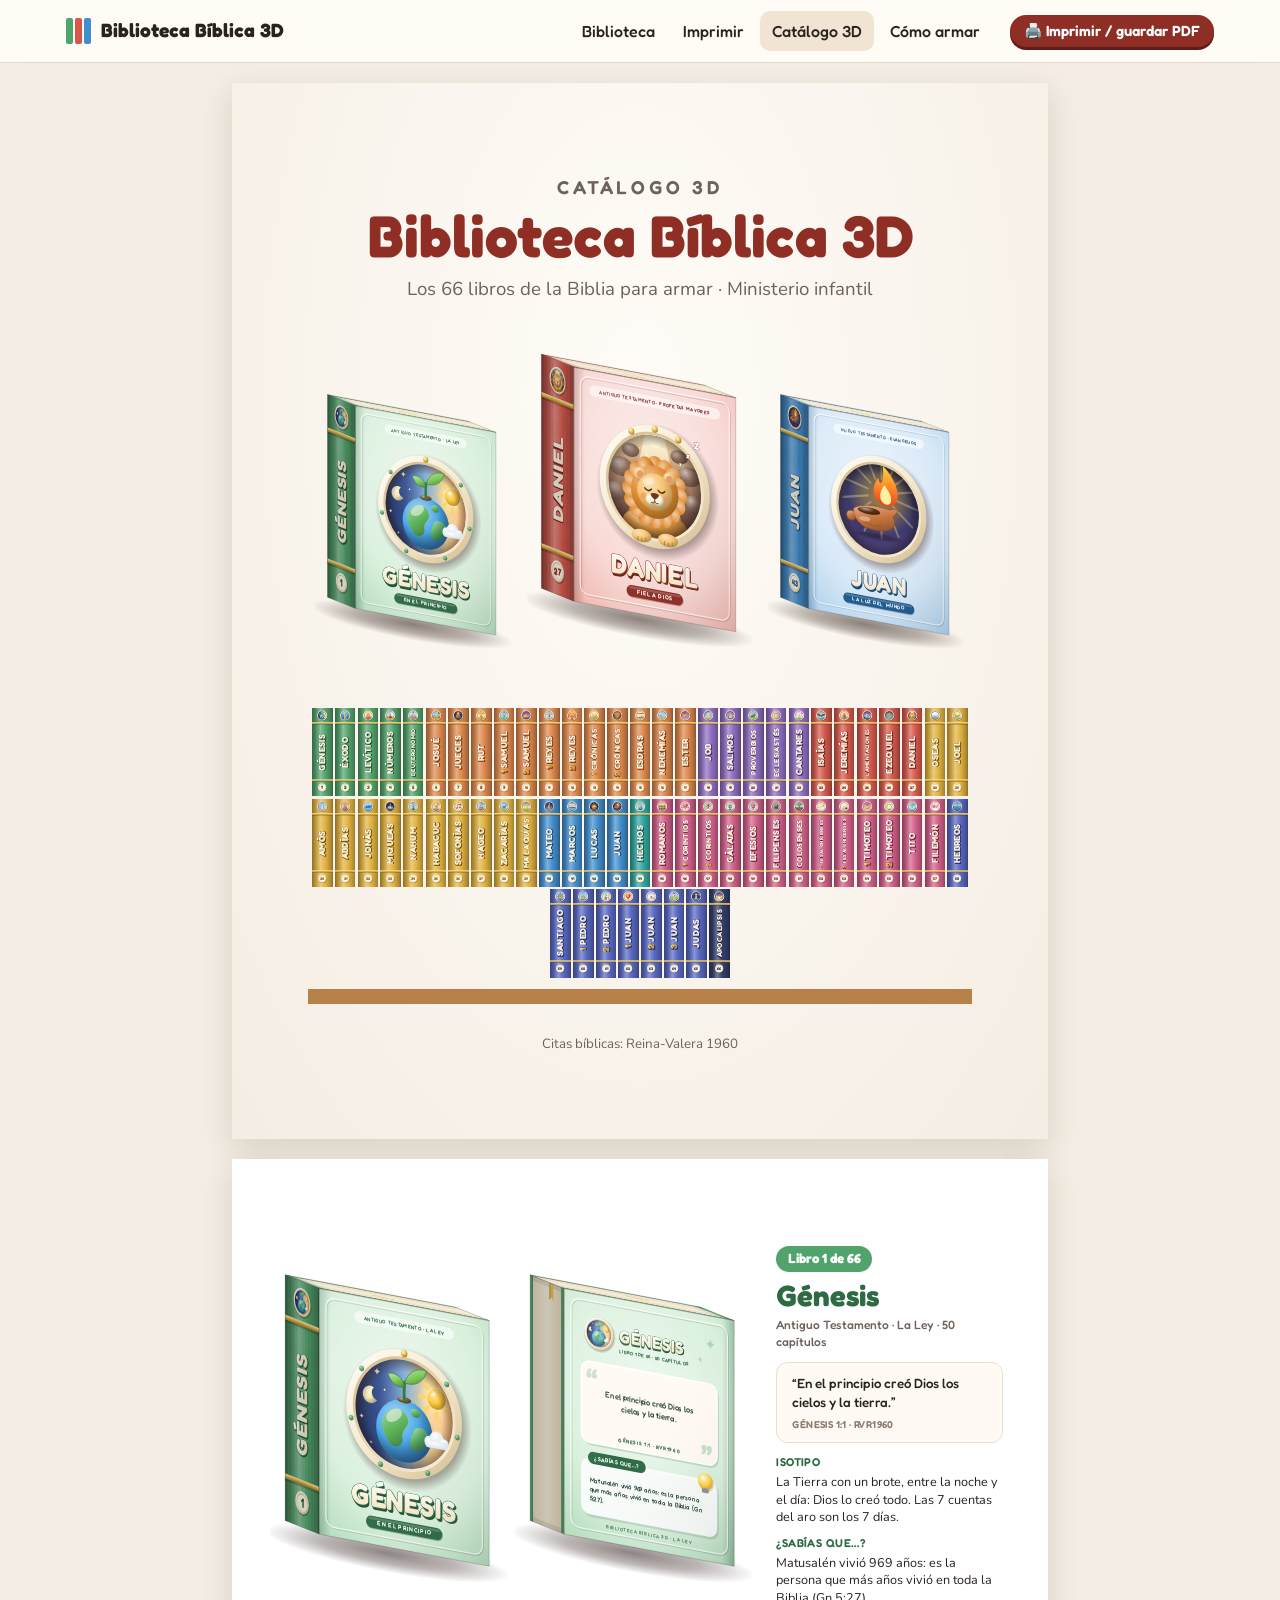
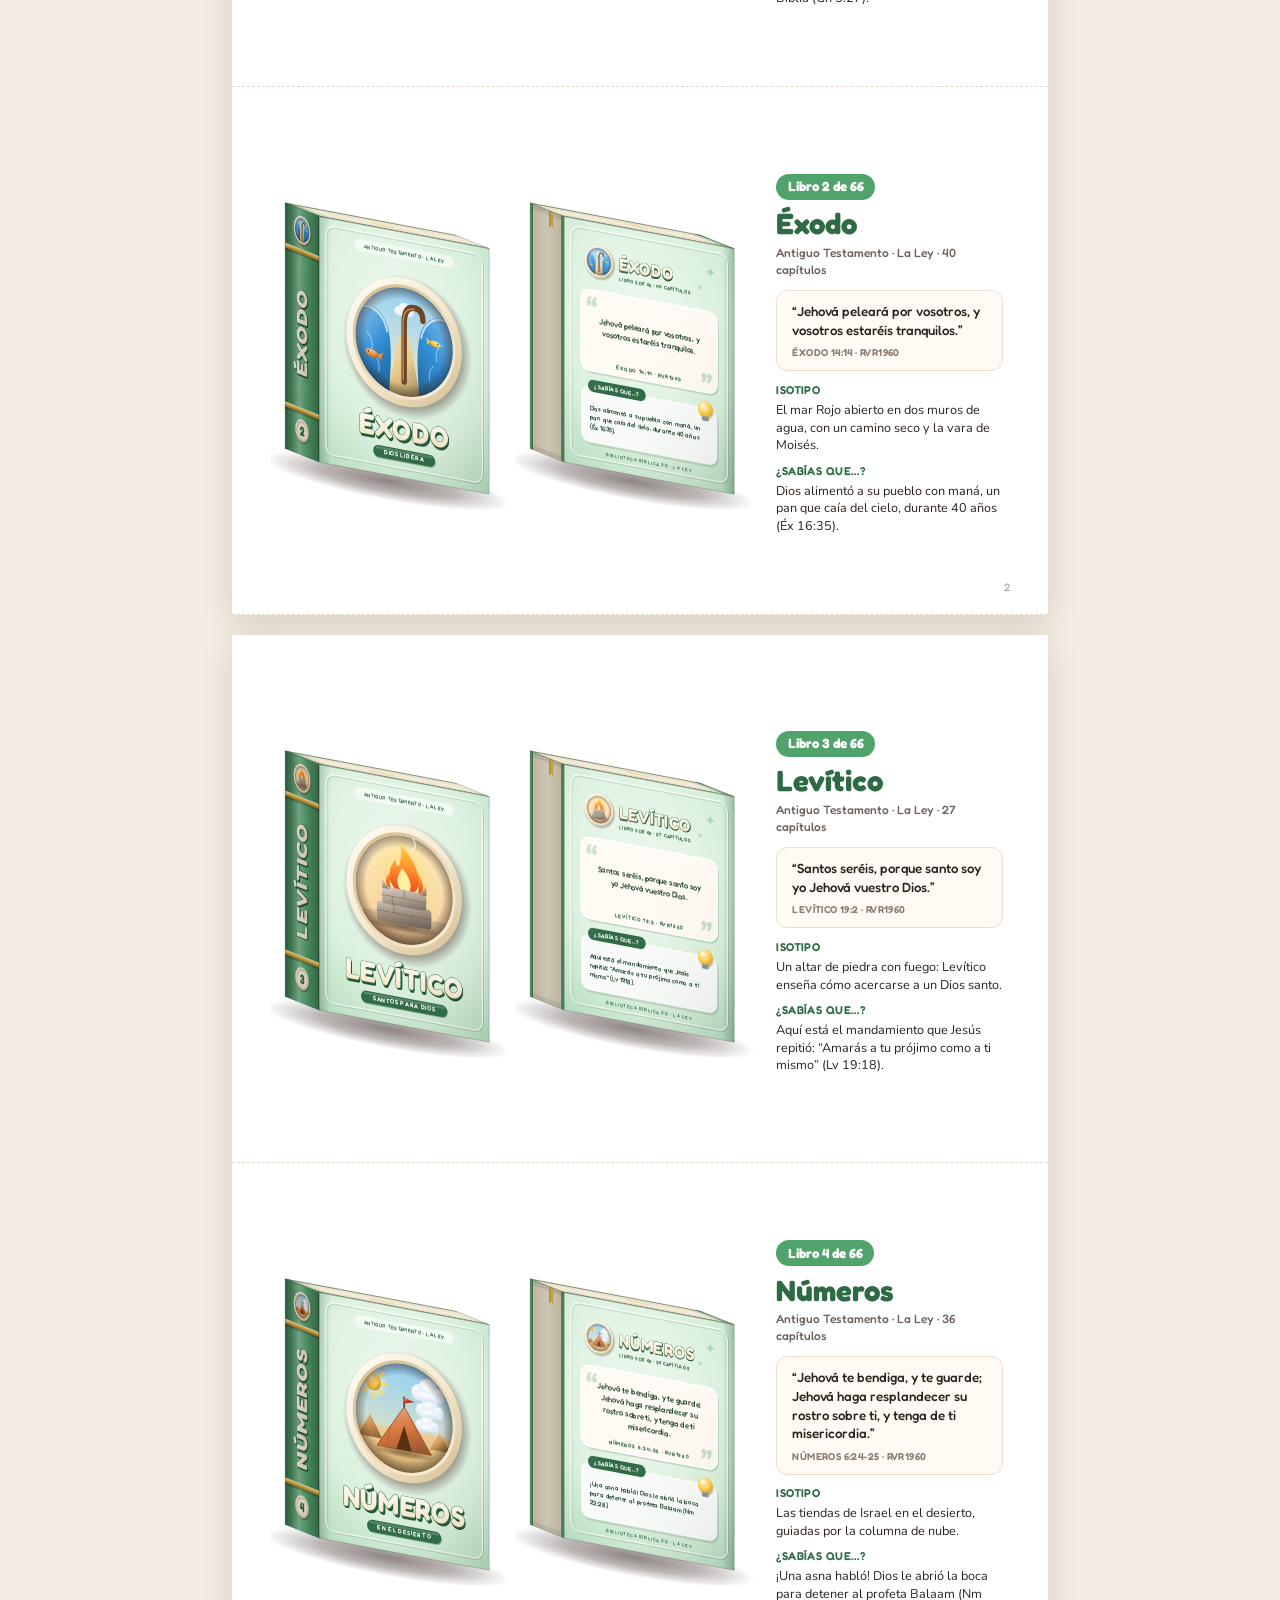
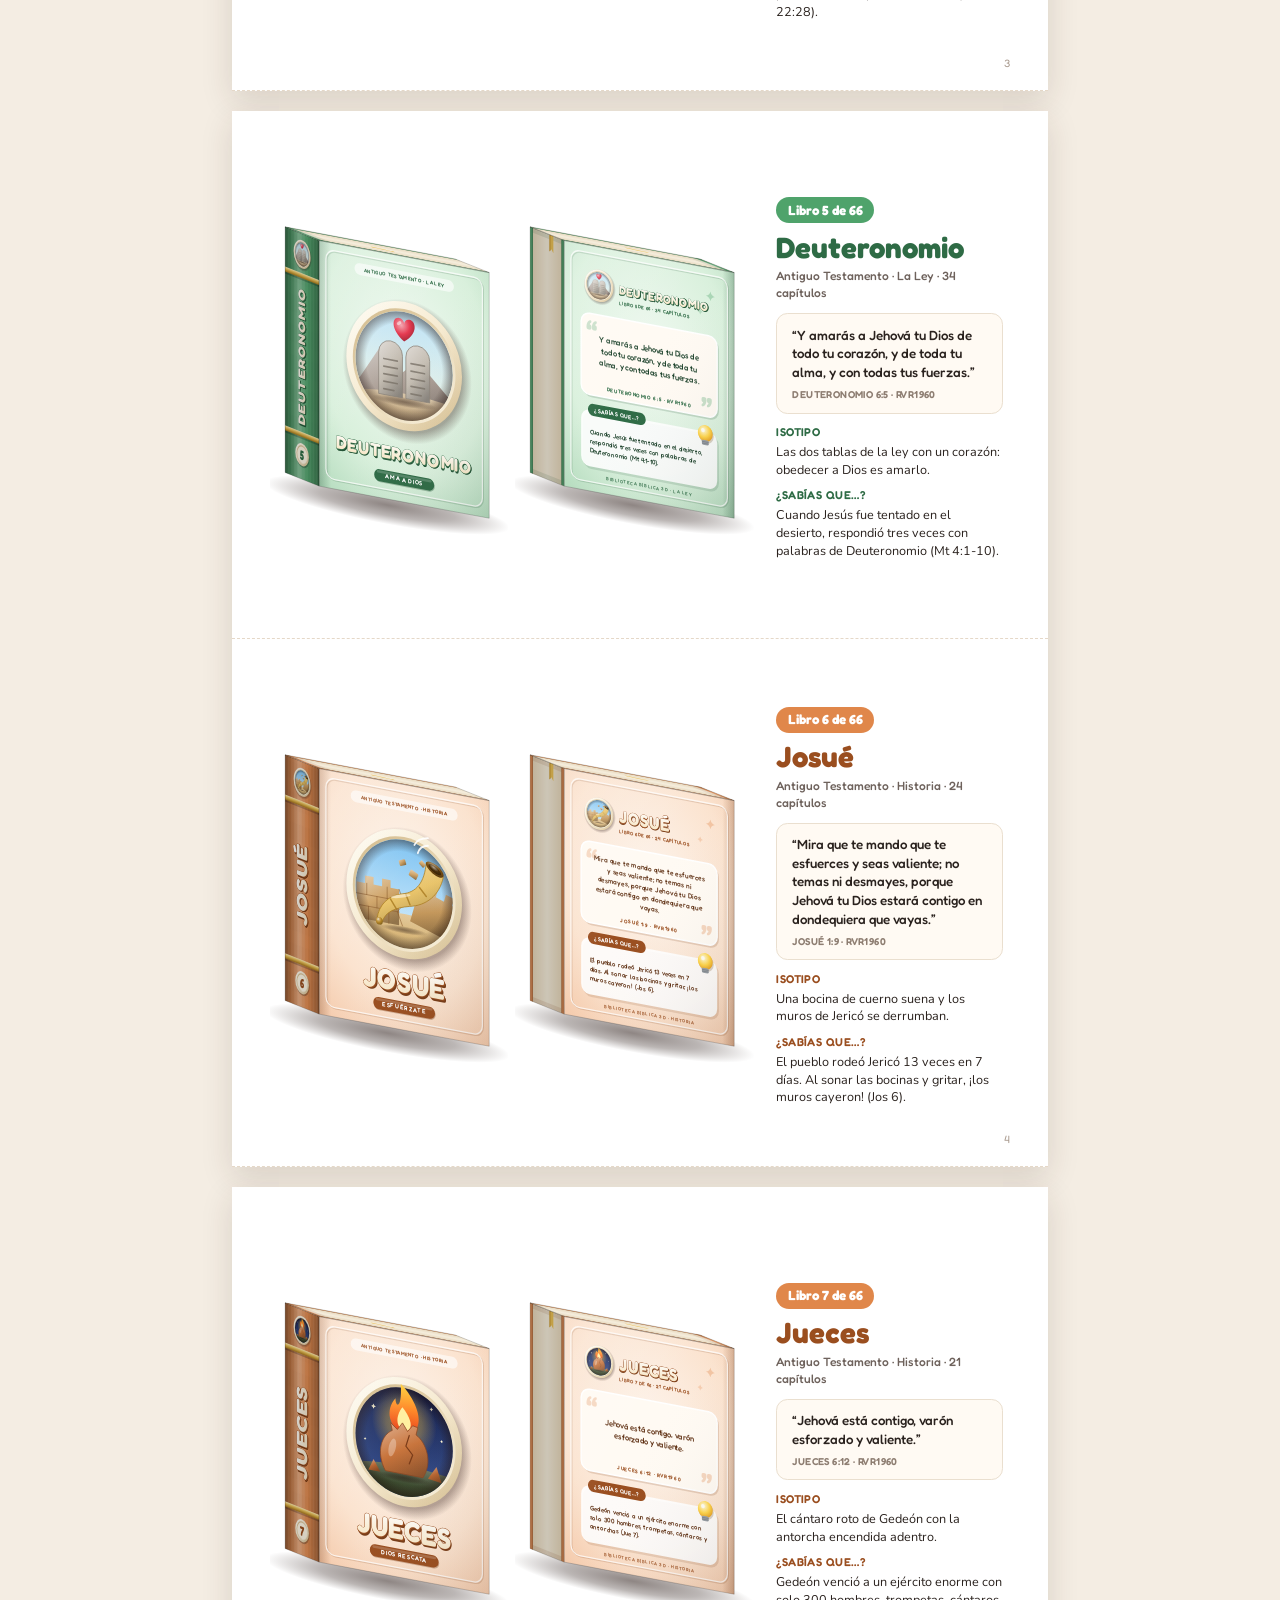
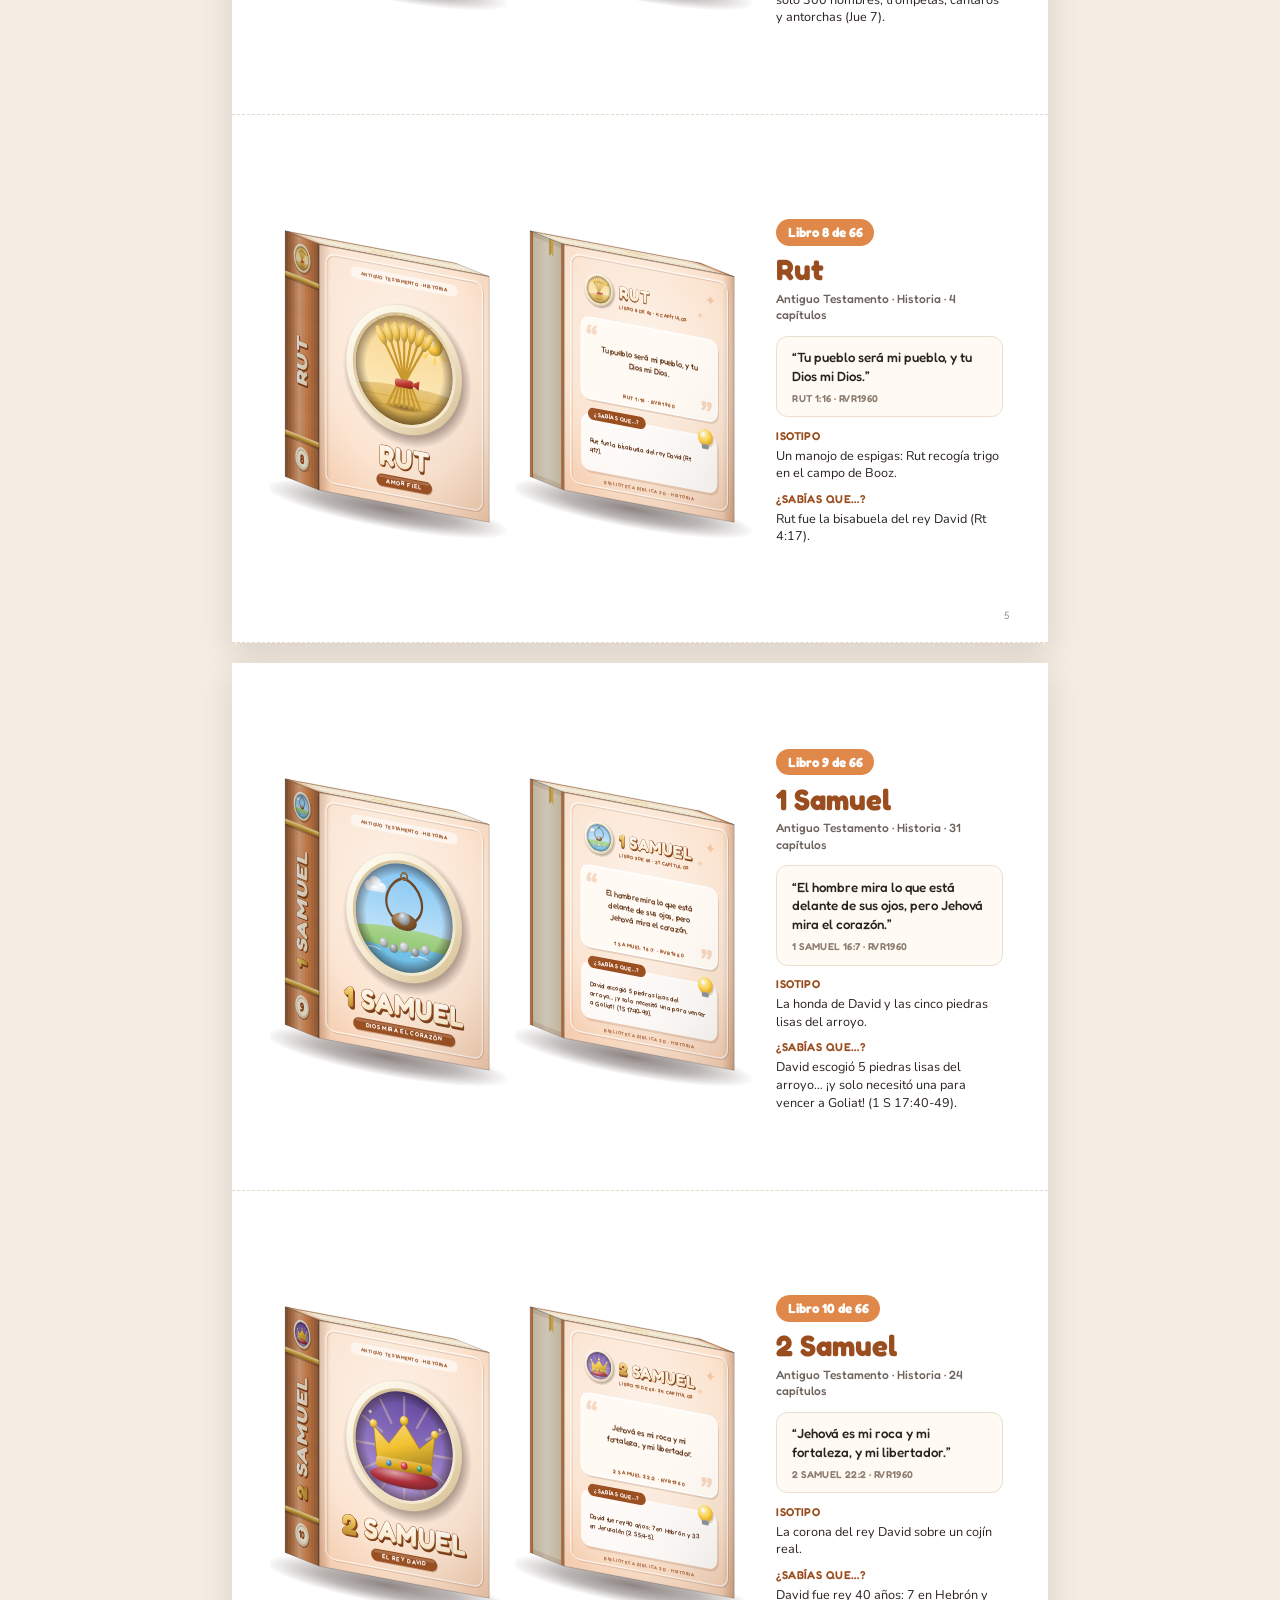
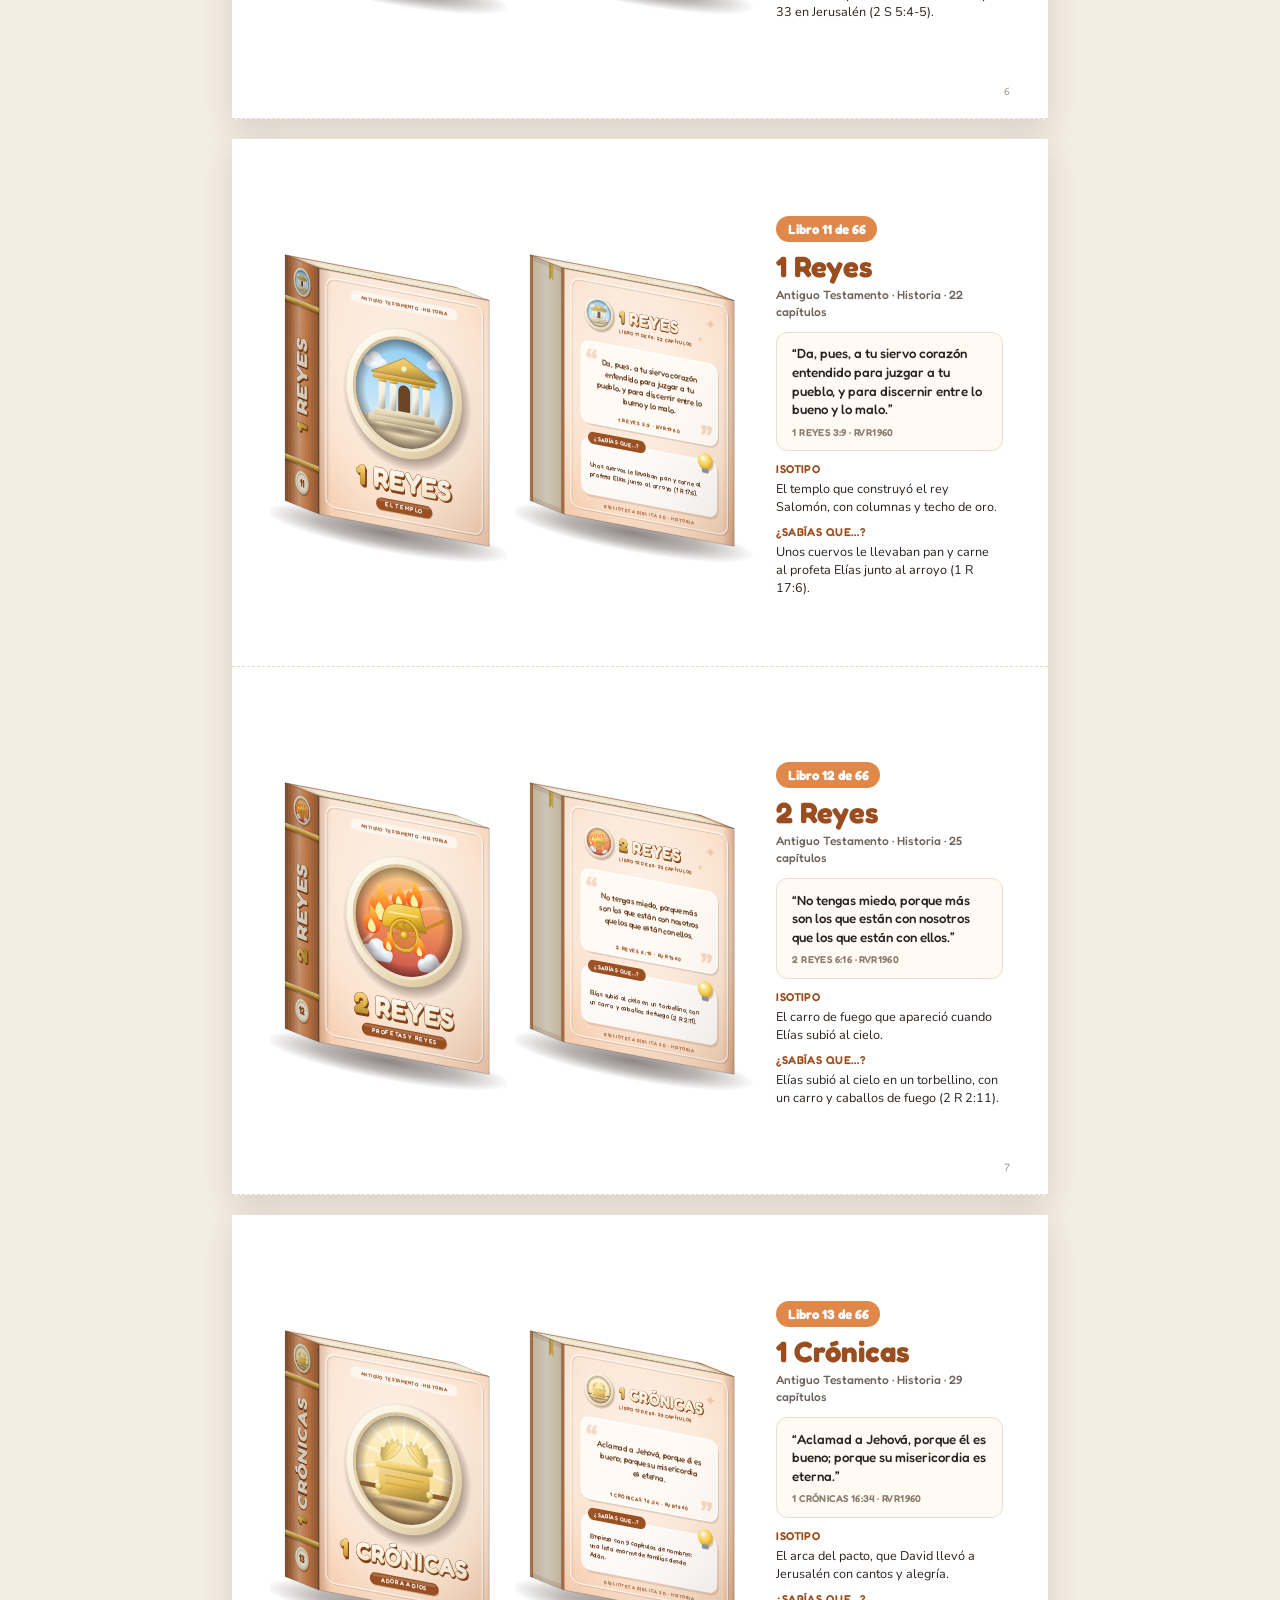
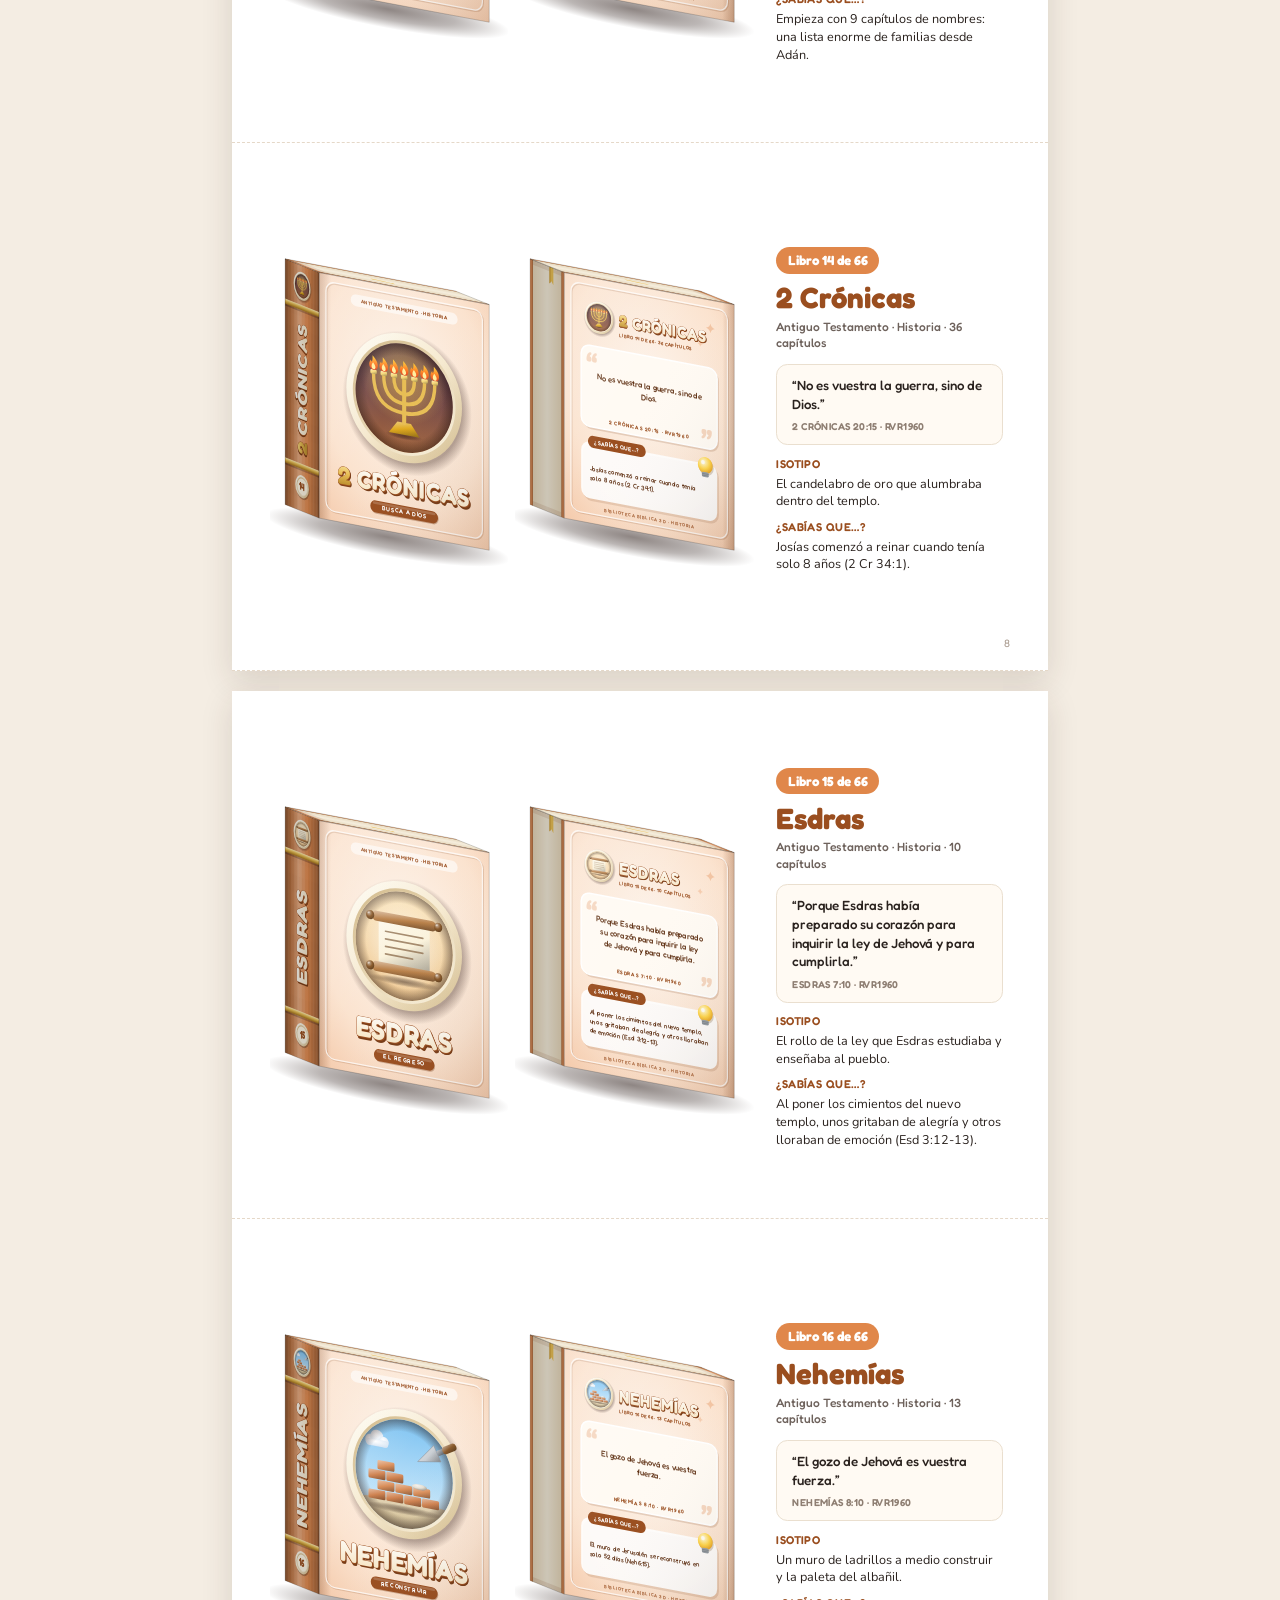
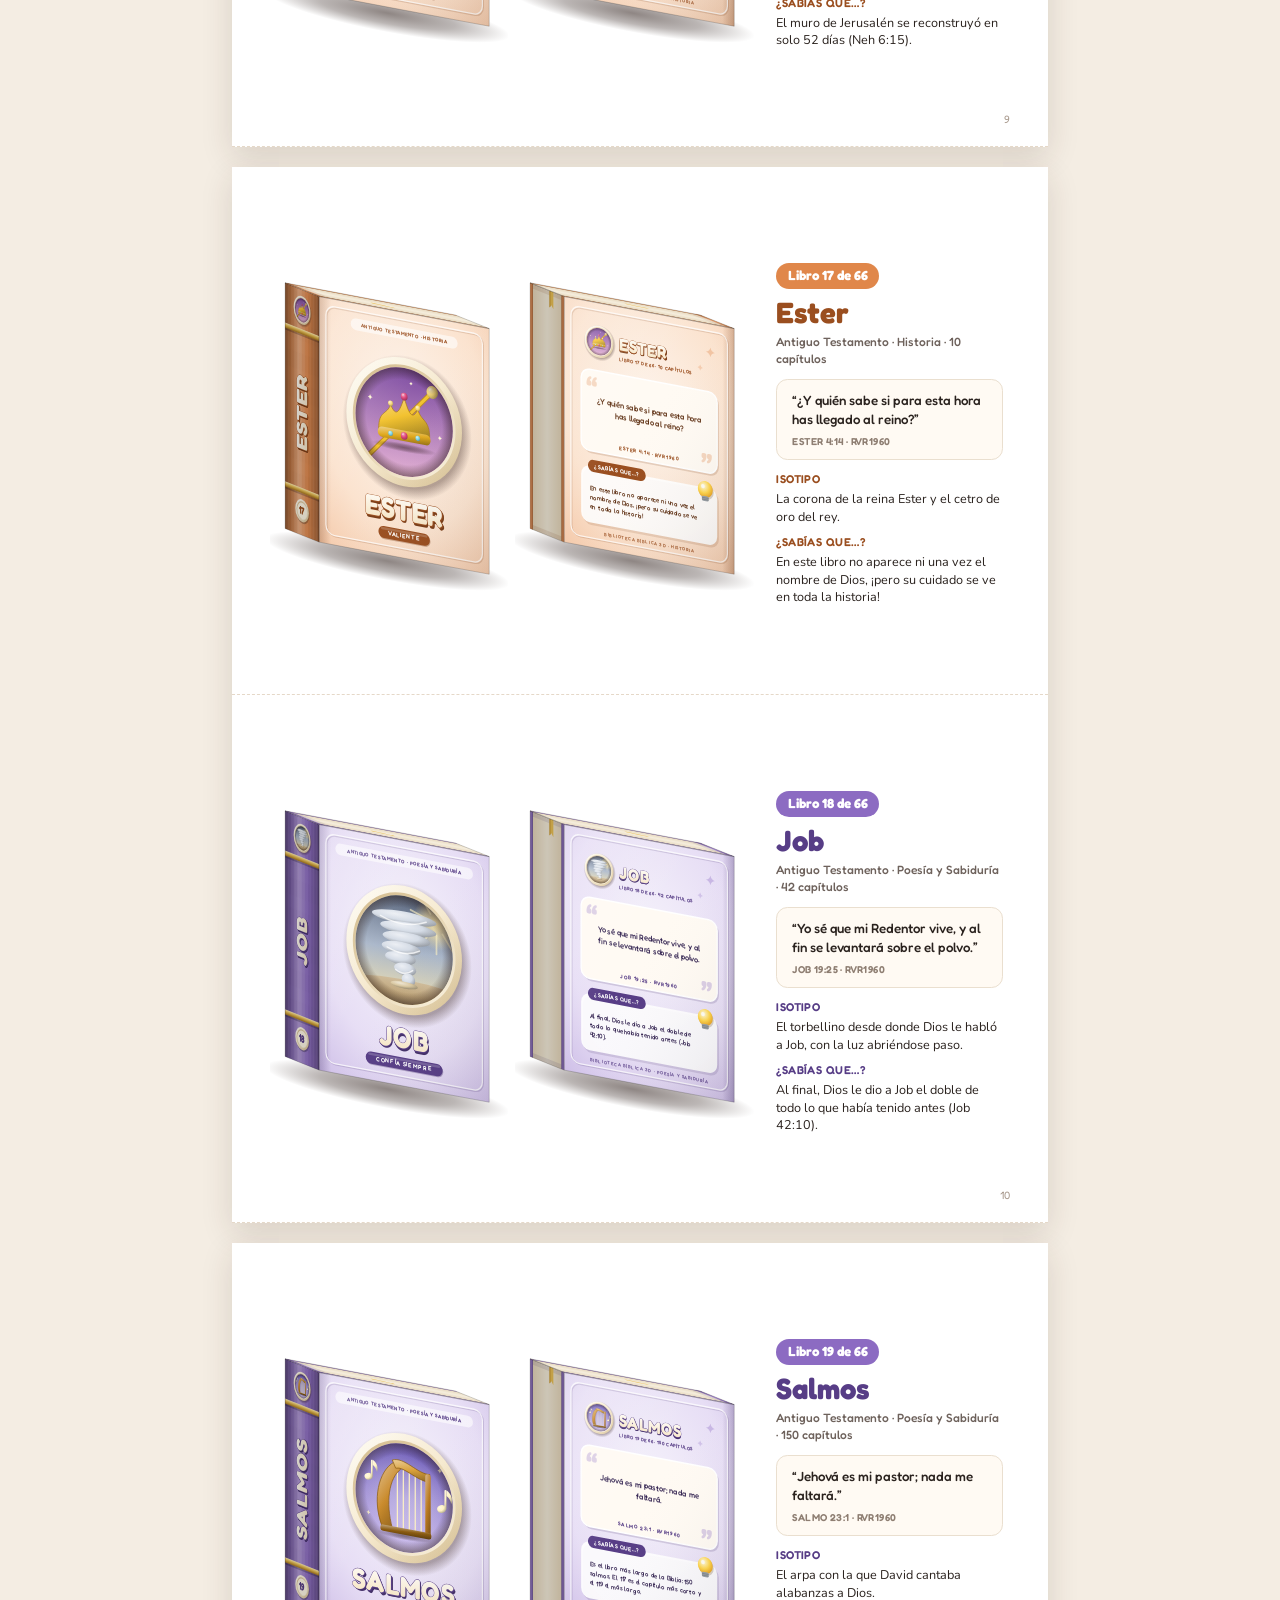
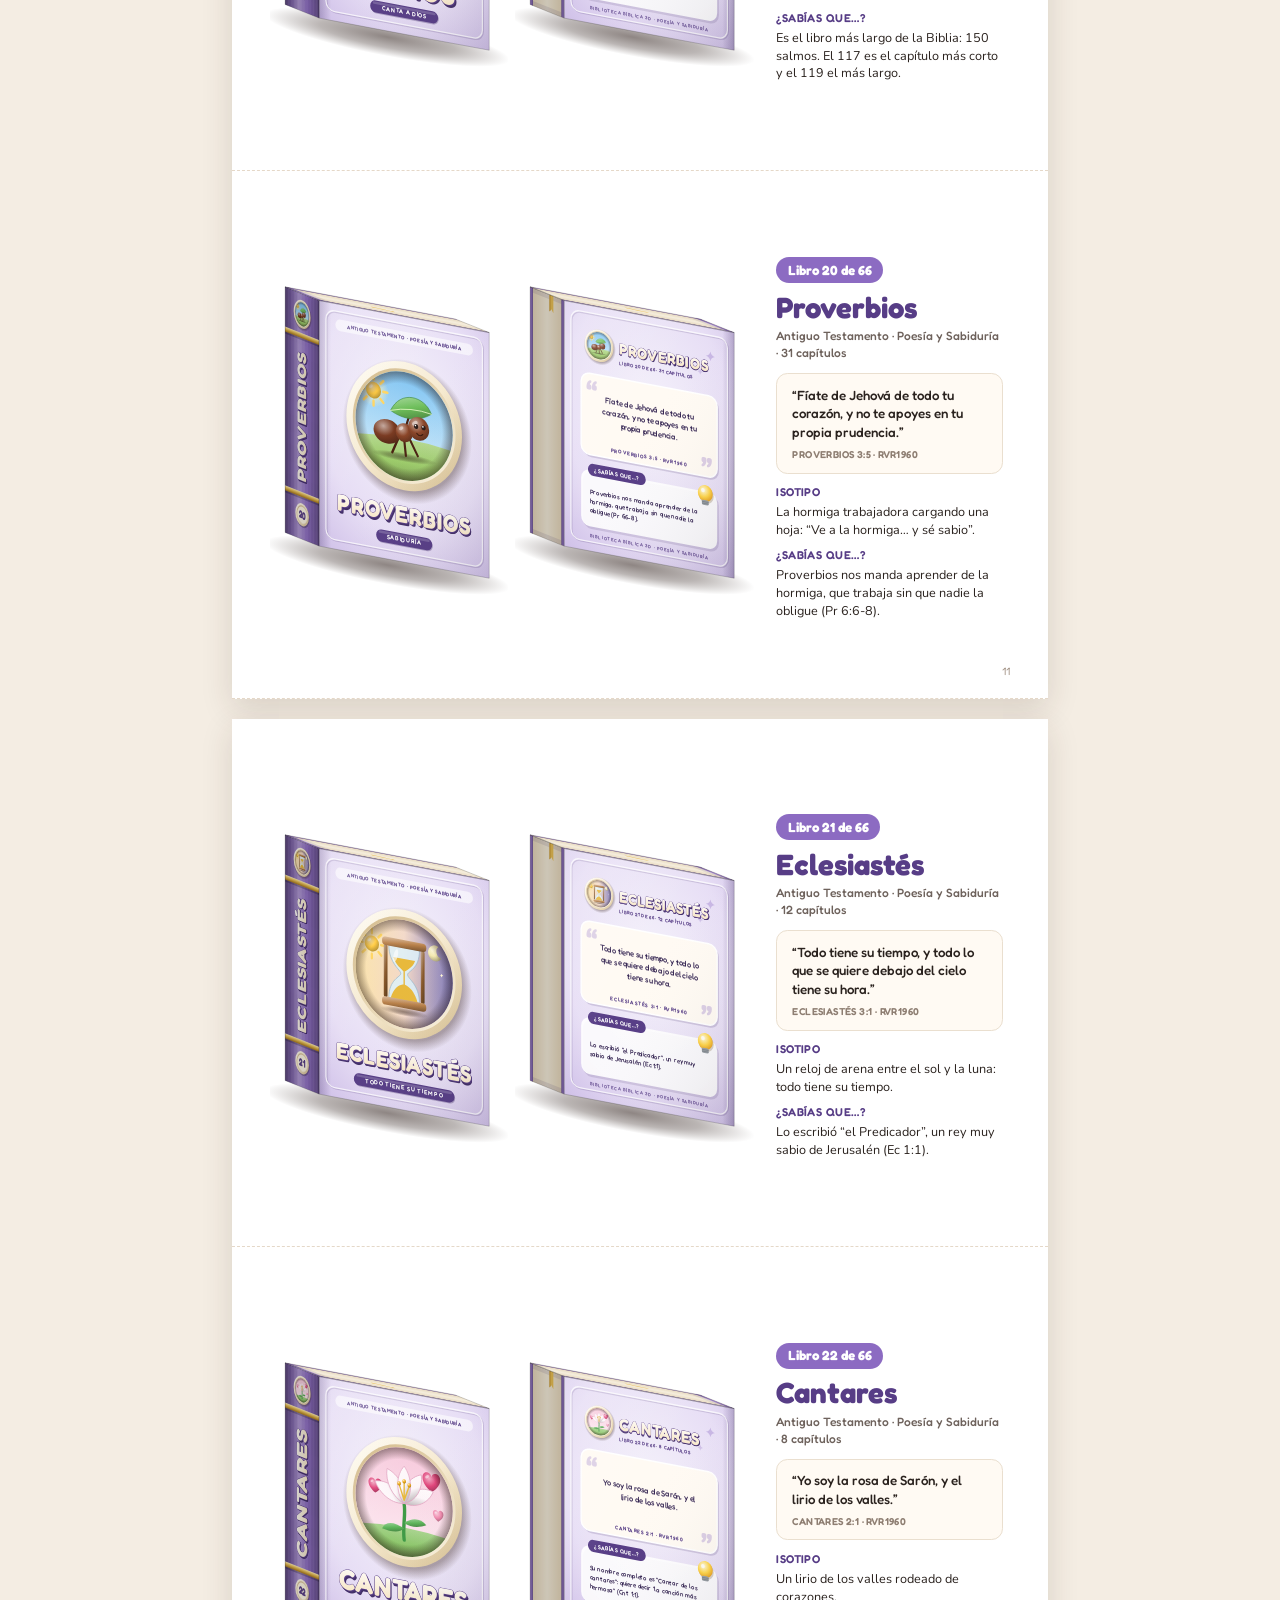
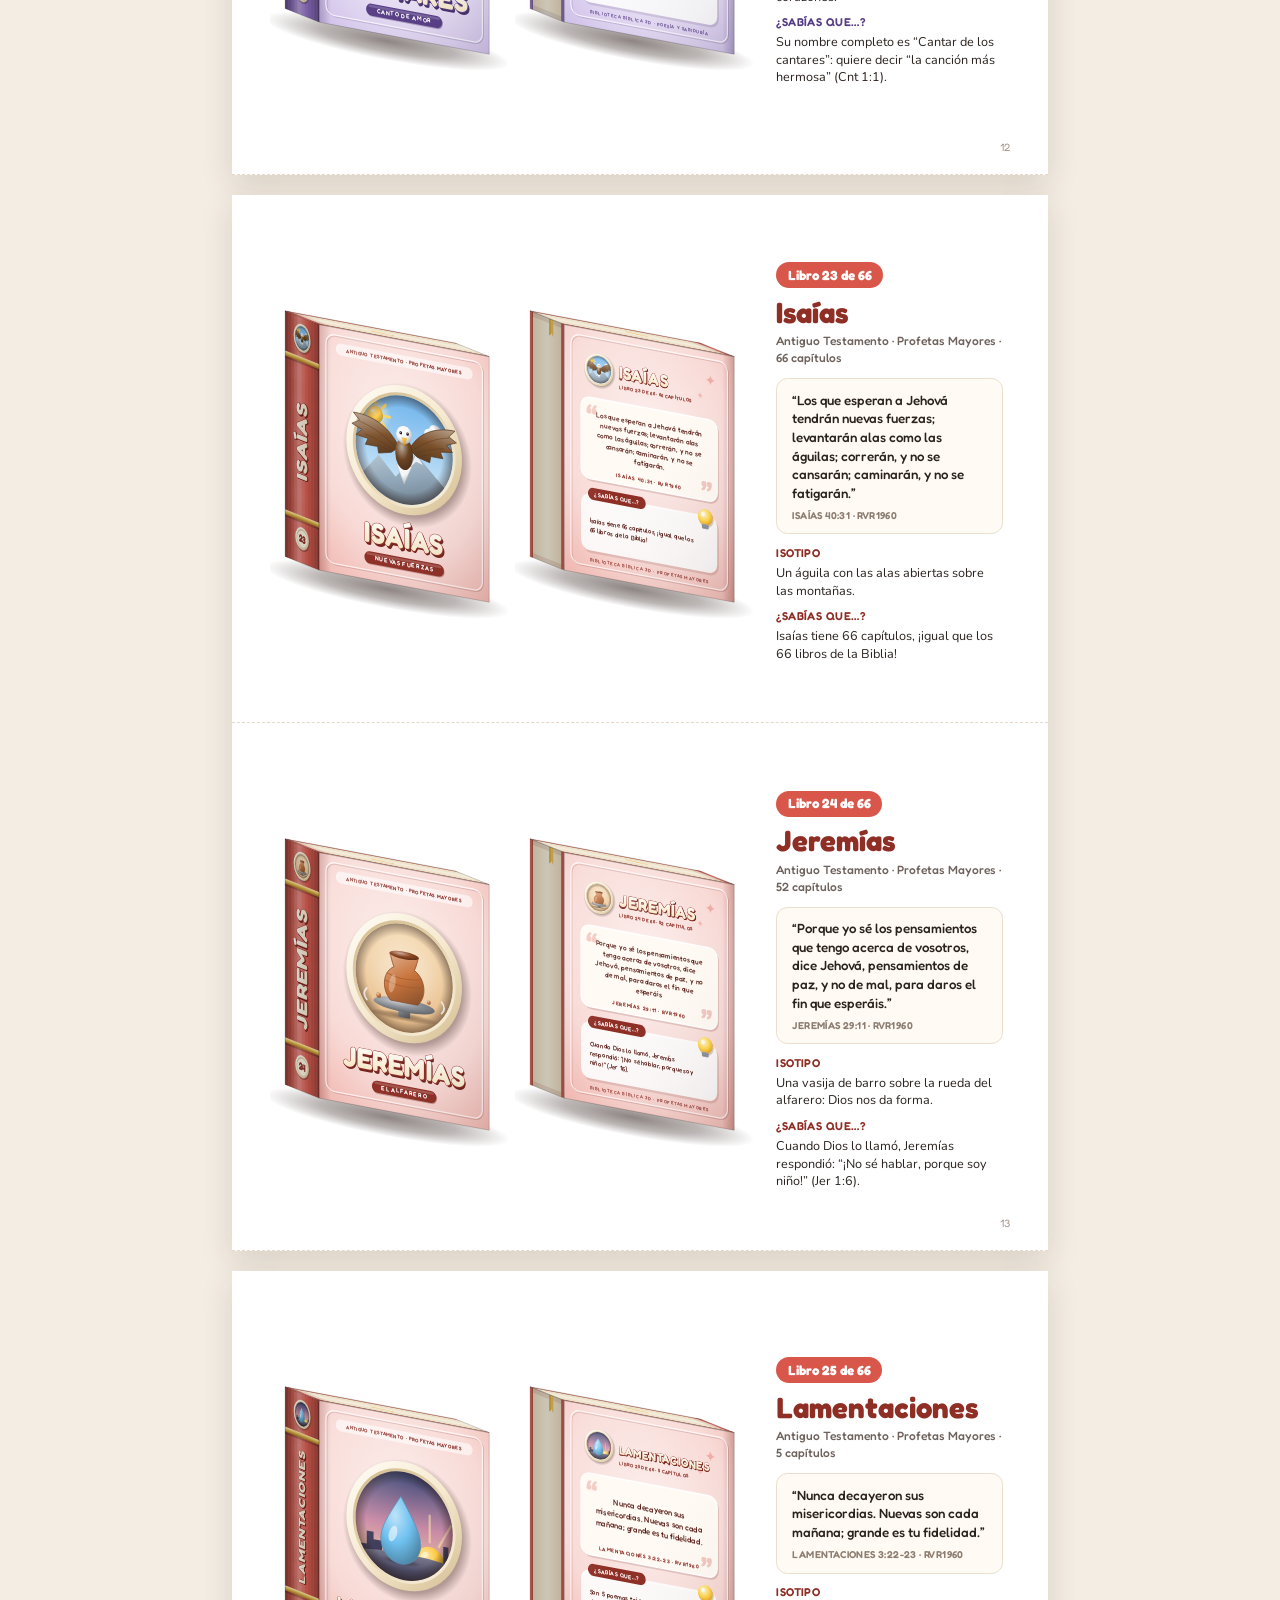
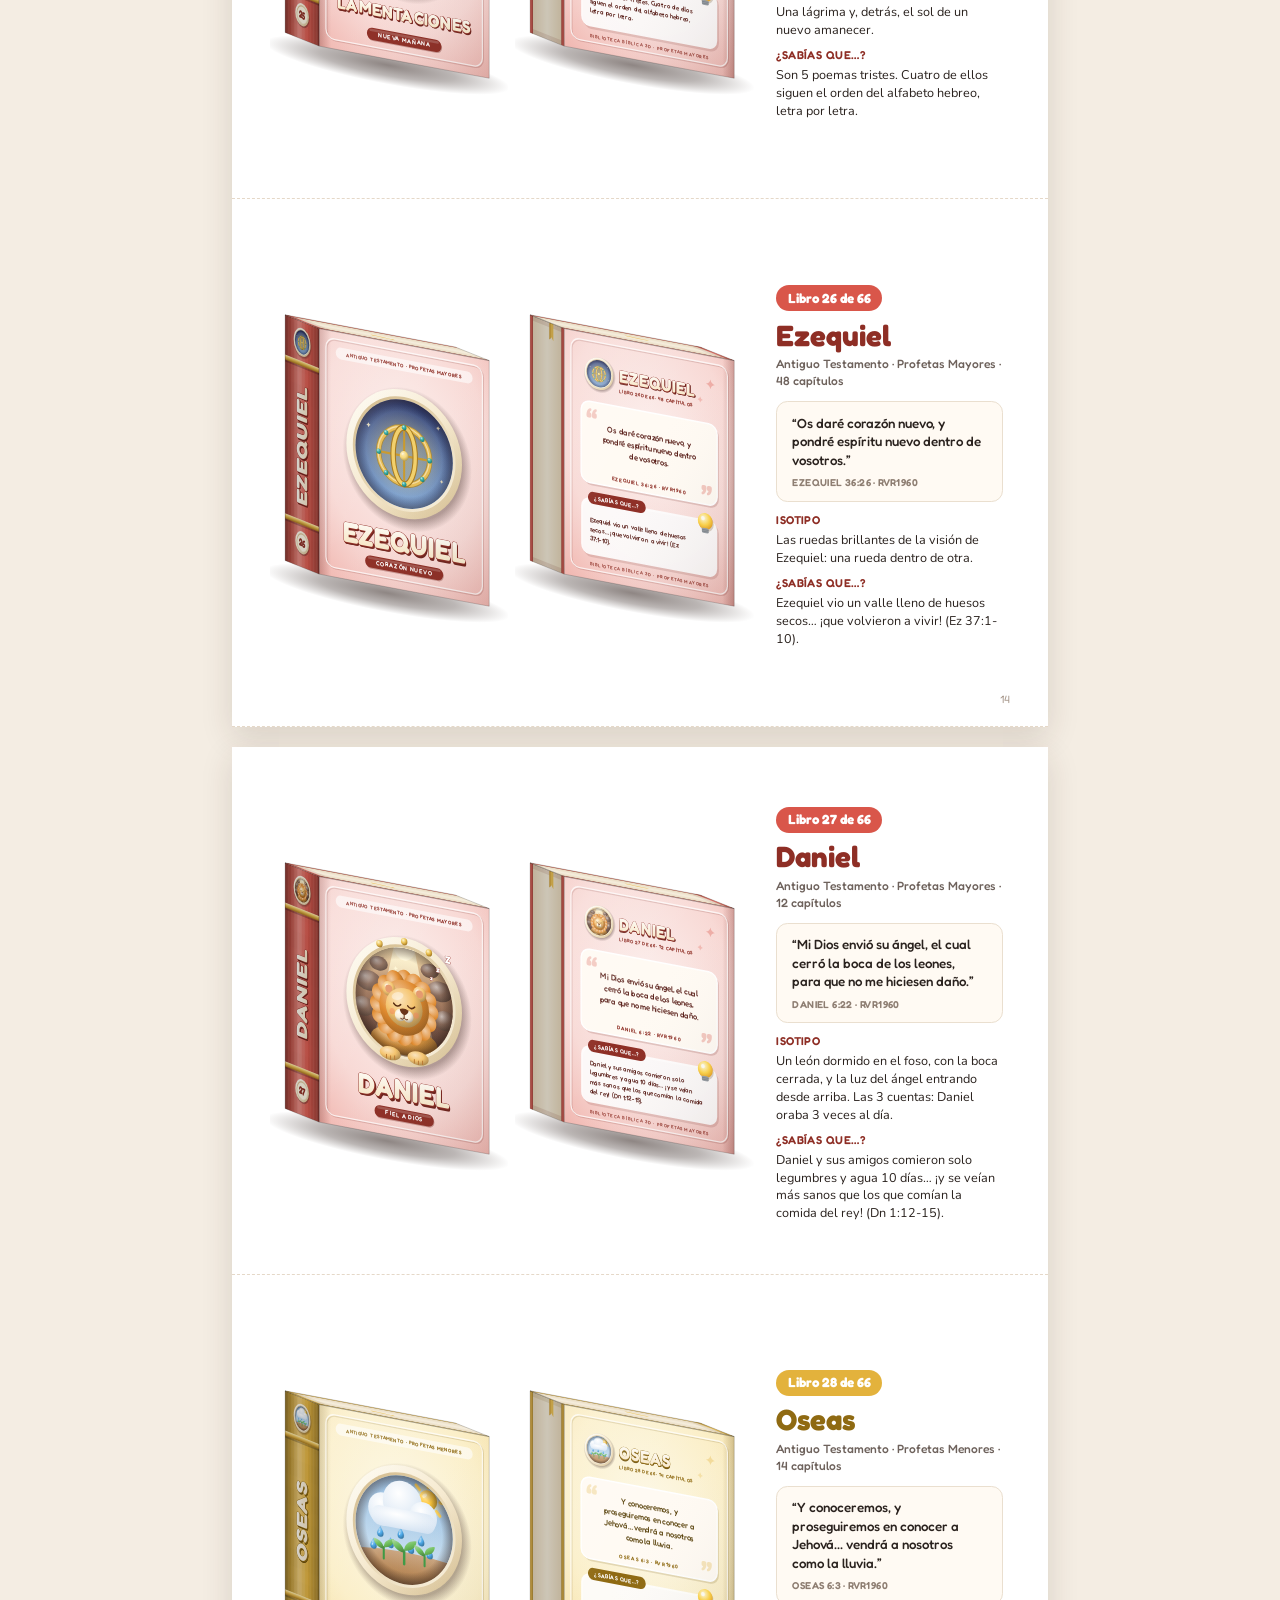
==== catalogo.html @ cf624b85 "Biblioteca Bíblica 3D: los 66 libros para ver en 3D e imprimir Sitio estático para el ministerio inf" ====
<!doctype html>
<html lang="es">
<head>
<meta charset="utf-8">
<meta name="viewport" content="width=device-width, initial-scale=1">
<title>Catálogo 3D · Biblioteca Bíblica 3D</title>
<meta name="description" content="Los 66 libros de la Biblia en 3D: portada, contraportada, cita (RVR1960) y dato curioso de cada libro.">
<link rel="icon" href="img/icono.svg" type="image/svg+xml">
<link rel="preconnect" href="https://fonts.googleapis.com"><link rel="preconnect" href="https://fonts.gstatic.com" crossorigin>
<link href="https://fonts.googleapis.com/css2?family=Fredoka:wght@400;500;600;700&family=Nunito:wght@400;600;700&display=swap" rel="stylesheet">
<link rel="stylesheet" href="css/estilos.css">
<script>/* pide la letra de inmediato (también para generar PDF) */
if (document.fonts) ['500', '600', '700'].forEach(w => document.fonts.load(w + ' 16px Fredoka'));</script>
</head>
<body>
<header class="top no-print"><div class="wrap">
  <a class="logo" href="index.html"><span class="lb"><i style="background:#4FA36B"></i><i style="background:#D9564A"></i><i style="background:#3E8ED0"></i></span>Biblioteca Bíblica 3D</a>
  <nav class="nav"><a href="index.html">Biblioteca</a><a href="imprimir.html">Imprimir</a><a href="catalogo.html" class="on">Catálogo 3D</a><a href="index.html#armar">Cómo armar</a></nav>
  <button class="btn sm" onclick="window.print()">🖨️ Imprimir / guardar PDF</button>
</div></header>
<main id="paginas"></main>

<script src="js/arte.js"></script>
<script src="js/piezas.js"></script>
<script src="js/libros-at.js"></script>
<script src="js/libros-nt.js"></script>
<script src="js/vistas.js"></script>
<script>
(function () {
  const B = Biblioteca, V = Vistas, esc = B.esc;
  B.montarDefs();
  const libros = B.LIBROS.slice().sort((a, b) => a.n - b.n);
  let html = `<section class="pagina portada-cat">
      <p style="letter-spacing:.2em;font-family:Fredoka;font-weight:600">CATÁLOGO 3D</p>
      <h1>Biblioteca Bíblica 3D</h1>
      <p>Los 66 libros de la Biblia para armar · Ministerio infantil</p>
      <div style="display:flex;gap:4mm;margin-top:10mm;align-items:flex-end">${V.svg3D(B.porNumero(1), 'frente', '').replace('<svg', '<svg style="width:52mm"')}${V.svg3D(B.porNumero(27), 'frente', '').replace('<svg', '<svg style="width:60mm"')}${V.svg3D(B.porNumero(43), 'frente', '').replace('<svg', '<svg style="width:52mm"')}</div>
      <div class="cat-repisa">${libros.map(b => B.svg('lomo', b)).join('')}</div>
      <p style="font-size:10pt;margin-top:8mm">Citas bíblicas: Reina-Valera 1960</p>
    </section>`;
  for (let i = 0; i < libros.length; i += 2) {
    html += `<section class="pagina">` + libros.slice(i, i + 2).map(b => {
      const G = B.GRUPOS[b.g];
      return `<article class="cat-libro">
        <div class="vistas">${V.svg3D(b, 'frente')}${V.svg3D(b, 'atras')}</div>
        <div class="txt">
          <span class="num" style="background:${G.base}">Libro ${b.n} de 66</span>
          <h2 style="color:${G.osc}">${esc(b.nombre)}</h2>
          <p class="sec">${G.t === 'AT' ? 'Antiguo' : 'Nuevo'} Testamento · ${esc(G.nombre)} · ${b.cap} ${b.cap === 1 ? 'capítulo' : 'capítulos'}</p>
          <blockquote>“${esc(b.cita)}”<cite>${esc(b.ref.toUpperCase())} · RVR1960</cite></blockquote>
          <p class="k" style="color:${G.osc}">Isotipo</p><p>${esc(b.iso)}</p>
          <p class="k" style="color:${G.osc}">¿Sabías que…?</p><p>${esc(b.dato)}</p>
        </div></article>`;
    }).join('') + `<span class="folio">${i / 2 + 2}</span></section>`;
  }
  document.getElementById('paginas').innerHTML = html;
  document.documentElement.dataset.listo = '1';
})();
</script>
</body>
</html>
---- css/estilos.css ----
/* Biblioteca Bíblica 3D — estilos compartidos */
:root{
  --ink:#2A221E; --muted:#6E625C; --paper:#FFFCF7; --bg:#F4EDE3; --line:#E5D8C8;
  --wood:#B9814A; --wood-d:#7A4E28; --wood-l:#E0B07A; --accent:#8E2E25; --accent-2:#D9564A;
  --radius:16px; --shadow:0 10px 30px rgba(60,35,20,.14);
}
*{box-sizing:border-box}
html,body{margin:0}
body{background:var(--bg); color:var(--ink); font-family:Nunito,"Segoe UI",system-ui,sans-serif; line-height:1.55}
img,svg{max-width:100%}
a{color:var(--accent)}
h1,h2,h3,.fred{font-family:Fredoka,"Baloo 2","Arial Rounded MT Bold",sans-serif; line-height:1.15; margin:0 0 .4em}
h1{font-size:clamp(1.8rem,4.5vw,2.8rem)} h2{font-size:clamp(1.35rem,3vw,1.8rem)} h3{font-size:1.15rem}
.wrap{max-width:1180px; margin:0 auto; padding:0 16px}
.muted{color:var(--muted)}
.btn{display:inline-flex; align-items:center; gap:8px; font-family:Fredoka,sans-serif; font-weight:600; font-size:1rem; border:0; border-radius:999px;
  padding:11px 20px; cursor:pointer; text-decoration:none; background:var(--accent); color:#fff; box-shadow:0 3px 0 #5E1E18; transition:transform .15s, filter .15s}
.btn:hover{filter:brightness(1.08); transform:translateY(-1px)}
.btn:active{transform:translateY(1px); box-shadow:0 1px 0 #5E1E18}
.btn.sec{background:#fff; color:var(--accent); box-shadow:inset 0 0 0 2px var(--accent)}
.btn.wood{background:var(--wood); box-shadow:0 3px 0 var(--wood-d)}
.btn.sm{padding:7px 14px; font-size:.92rem}
.card{background:var(--paper); border:1px solid var(--line); border-radius:var(--radius); padding:22px 24px}

/* ---------- cabecera ---------- */
.top{position:sticky; top:0; z-index:20; background:rgba(255,252,247,.92); backdrop-filter:blur(8px); border-bottom:1px solid var(--line)}
.top .wrap{display:flex; align-items:center; gap:18px; min-height:62px; flex-wrap:wrap}
.logo{display:flex; align-items:center; gap:10px; text-decoration:none; color:var(--ink); font-family:Fredoka,sans-serif; font-weight:700; font-size:1.2rem}
.logo .lb{display:flex; gap:2px}
.logo .lb i{display:block; width:7px; height:26px; border-radius:2px}
.nav{display:flex; gap:4px; margin-left:auto; flex-wrap:wrap}
.nav a{font-family:Fredoka,sans-serif; font-weight:500; text-decoration:none; color:var(--ink); padding:8px 12px; border-radius:10px}
.nav a:hover,.nav a.on{background:#F1E4D3}

/* ---------- portada del sitio ---------- */
.hero{padding:42px 0 26px}
.hero .wrap{display:grid; grid-template-columns:1.1fr .9fr; gap:28px; align-items:center}
.hero p.lead{font-size:1.15rem; color:var(--muted); max-width:38em}
.hero .acciones{display:flex; flex-wrap:wrap; gap:10px; margin-top:18px}
.hero .libros3d{display:flex; justify-content:center; align-items:flex-end; gap:0}
.hero .libros3d svg{width:42%; margin:0 -5%; filter:drop-shadow(0 8px 10px rgba(0,0,0,.08))}
.hero .libros3d svg:nth-child(2){width:48%; z-index:1}
.chips{display:flex; flex-wrap:wrap; gap:8px; margin:6px 0 14px}
.chip{border:0; cursor:pointer; font-family:Fredoka,sans-serif; font-weight:500; font-size:.92rem; padding:7px 13px; border-radius:999px; background:#fff; color:var(--ink); box-shadow:inset 0 0 0 1.5px var(--line); display:inline-flex; gap:7px; align-items:center}
.chip i{width:12px; height:12px; border-radius:4px; display:inline-block}
.chip.on{background:var(--ink); color:#fff; box-shadow:none}
.buscar{flex:1 1 220px; max-width:320px; font:inherit; padding:9px 14px; border-radius:999px; border:1.5px solid var(--line); background:#fff}
.barra{display:flex; flex-wrap:wrap; gap:12px; align-items:center; justify-content:space-between; margin:8px 0 4px}

/* ---------- librero ---------- */
.librero{display:flex; flex-wrap:wrap; row-gap:34px; background:linear-gradient(#8A5A32,#6B4423); border-radius:14px; padding:18px 14px 26px; box-shadow:var(--shadow), inset 0 0 0 4px #5A3A1C}
.repisa{position:relative; flex:1 1 auto; min-width:0; max-width:100%; padding:8px 12px 0; background:linear-gradient(#4A2E16 0, #5E3B1D 30%, #6B4423 100%); box-shadow:inset 0 10px 16px rgba(0,0,0,.35)}
.repisa + .repisa{border-left:3px solid rgba(0,0,0,.18)}
.repisa::after{content:""; position:absolute; left:0; right:0; bottom:-12px; height:14px; background:linear-gradient(#E0B07A,#B9814A 60%,#8A5A2B); box-shadow:0 4px 6px rgba(0,0,0,.35)}
.repisa h3{display:table; position:relative; white-space:nowrap; margin-bottom:14px !important; margin:0; font-size:.82rem; color:#fff; padding:3px 10px; border-radius:999px; letter-spacing:.03em; box-shadow:0 2px 0 rgba(0,0,0,.25); z-index:2}
.fila{display:flex; align-items:flex-end; flex-wrap:wrap; gap:3px 2px; min-height:150px}
.lomo-btn{display:block; width:38px; height:165px; padding:0; border:0; background:none; cursor:pointer; transition:transform .18s ease; filter:drop-shadow(2px 0 1px rgba(0,0,0,.35)); position:relative}
.lomo-btn svg{width:100%; height:100%; display:block; border-radius:2px}
.lomo-btn:hover,.lomo-btn:focus-visible{transform:translateY(-10px); outline:none}
.lomo-btn:focus-visible svg{outline:3px solid #FFE27A; outline-offset:2px}
.lomo-btn .tip{position:absolute; bottom:100%; left:50%; transform:translate(-50%,-14px); background:#2A221E; color:#fff; font-family:Fredoka,sans-serif; font-size:.8rem; padding:4px 9px; border-radius:8px; white-space:nowrap; opacity:0; pointer-events:none; transition:opacity .15s}
.lomo-btn:hover .tip,.lomo-btn:focus-visible .tip{opacity:1}

/* ---------- tarjetas / secciones informativas ---------- */
.seccion{padding:36px 0}
.grid{display:grid; gap:18px} .g2{grid-template-columns:repeat(auto-fit,minmax(300px,1fr))} .g3{grid-template-columns:repeat(auto-fit,minmax(240px,1fr))}
.paso{display:flex; gap:12px} .paso b.n{flex:none; width:34px; height:34px; border-radius:50%; background:var(--accent); color:#fff; display:grid; place-items:center; font-family:Fredoka,sans-serif}
.pie{border-top:1px solid var(--line); padding:26px 0 40px; color:var(--muted); font-size:.9rem}

/* ---------- visor 3D ---------- */
.visor{display:grid; grid-template-columns:minmax(300px,1fr) minmax(300px,1fr); gap:26px; align-items:start; padding:26px 0 10px}
.escena{position:relative; border-radius:20px; background:radial-gradient(ellipse at 50% 88%, #D9C8B2 0, #EFE5D8 45%, #F7F1E8 70%); min-height:520px; display:grid; place-items:center; overflow:hidden; touch-action:none; cursor:grab; user-select:none}
.escena:active{cursor:grabbing}
.escena .persp{perspective:1400px}
.libro{position:relative; width:250px; height:325px; transform-style:preserve-3d}
.libro > div{position:absolute}
.libro svg{display:block; width:100%; height:100%}
.libro .c-front{left:0; top:0; width:250px; height:325px; transform:translateZ(37.5px)}
.libro .c-back{left:0; top:0; width:250px; height:325px; transform:rotateY(180deg) translateZ(37.5px)}
.libro .c-spine{left:-75px; top:0; width:75px; height:325px; transform-origin:right center; transform:translateZ(37.5px) rotateY(-90deg)}
.libro .c-edge{left:250px; top:0; width:75px; height:325px; transform-origin:left center; transform:translateZ(37.5px) rotateY(90deg)}
.libro .c-top{left:0; top:-75px; width:250px; height:75px; transform-origin:bottom center; transform:translateZ(37.5px) rotateX(90deg)}
.libro .c-bottom{left:0; top:325px; width:250px; height:75px; transform-origin:top center; transform:translateZ(37.5px) rotateX(-90deg); background:#C9A27A}
.escena .piso{position:absolute; left:50%; bottom:52px; width:360px; height:60px; transform:translateX(-50%); background:radial-gradient(ellipse, rgba(60,35,20,.28), transparent 68%)}
.controles{display:flex; flex-wrap:wrap; gap:8px; justify-content:center; margin-top:12px}
.ayuda{position:absolute; top:12px; left:50%; transform:translateX(-50%); font-size:.85rem; color:var(--muted); background:rgba(255,255,255,.75); padding:4px 12px; border-radius:999px; white-space:nowrap; z-index:2}
.info .grupo{display:inline-flex; align-items:center; gap:8px; font-family:Fredoka,sans-serif; font-weight:600; color:#fff; padding:4px 12px; border-radius:999px; font-size:.9rem}
.info blockquote{margin:16px 0; padding:16px 18px 14px; background:#fff; border-radius:14px; border:1px solid var(--line); font-family:Fredoka,sans-serif; font-weight:500; font-size:1.15rem; position:relative}
.info blockquote cite{display:block; margin-top:8px; font-style:normal; font-size:.85rem; letter-spacing:.04em; color:var(--muted); font-weight:600}
.dato{background:#FFF7DE; border:1px solid #F0DE9F; border-radius:14px; padding:14px 16px}
.navlibros{display:flex; justify-content:space-between; gap:10px; margin:18px 0}
.miniatura{display:flex; gap:10px; overflow-x:auto; padding:8px 2px 14px}
.miniatura a{flex:none; width:30px; height:130px; display:block; transition:transform .15s}
.miniatura a:hover{transform:translateY(-6px)}
.miniatura a.on{outline:3px solid var(--accent); outline-offset:2px; border-radius:2px}

/* ---------- imprimir ---------- */
.panel-imp{display:grid; grid-template-columns:repeat(auto-fit,minmax(250px,1fr)); gap:16px; align-items:start}
.opcion{display:flex; gap:10px; padding:12px 14px; border:1.5px solid var(--line); border-radius:14px; background:#fff; cursor:pointer}
.opcion:has(input:checked){border-color:var(--accent); background:#FFF5F2}
.opcion input{margin-top:5px; accent-color:var(--accent)}
.opcion b{font-family:Fredoka,sans-serif; font-weight:600}
select,input[type=number]{font:inherit; padding:8px 10px; border-radius:10px; border:1.5px solid var(--line); background:#fff}
.resumen{font-family:Fredoka,sans-serif; font-size:1.2rem}
.hojas{display:grid; gap:22px; justify-items:center; padding:24px 0 60px}
.hojas svg.hoja{width:min(100%, 816px); height:auto; background:#fff; box-shadow:var(--shadow); display:block}
.aviso{background:#FFF4D6; border:1px solid #EED89A; border-radius:12px; padding:12px 14px; font-size:.95rem}

/* ---------- catálogo (páginas carta) ---------- */
.pagina{width:215.9mm; height:279.4mm; margin:20px auto; background:#fff; box-shadow:var(--shadow); position:relative; overflow:hidden}
.pagina.portada-cat{display:flex; flex-direction:column; align-items:center; justify-content:center; text-align:center; padding:20mm; background:radial-gradient(ellipse at 50% 30%, #FFFCF7, #F4EDE3)}
.pagina.portada-cat h1{font-size:44pt; color:#8E2E25; margin:0}
.pagina.portada-cat p{font-size:14pt; color:#6E625C; margin:6px 0 0}
.cat-repisa{display:flex; align-items:flex-end; justify-content:center; gap:.6mm; flex-wrap:wrap; margin:14mm 0 0; padding:0 0 3mm; border-bottom:4mm solid #B9814A; max-width:180mm}
.cat-repisa svg{width:5.4mm; height:23.4mm}
.cat-libro{height:50%; display:grid; grid-template-columns:128mm 1fr; gap:6mm; padding:10mm 12mm 8mm 10mm; border-bottom:.3mm dashed #E5D8C8; align-items:center}
.cat-libro:last-child{border-bottom:0}
.cat-libro .vistas{display:grid; grid-template-columns:1fr 1fr; gap:2mm}
.cat-libro .vistas svg{width:100%; height:auto}
.cat-libro .txt{font-size:9.5pt; line-height:1.4}
.cat-libro .num{font-family:Fredoka,sans-serif; font-weight:700; font-size:10pt; color:#fff; padding:1mm 3mm; border-radius:99mm; display:inline-block}
.cat-libro h2{font-size:22pt; margin:2mm 0 1mm}
.cat-libro .sec{font-family:Fredoka,sans-serif; font-weight:500; font-size:9pt; color:#6E625C; margin:0 0 3mm}
.cat-libro blockquote{margin:0 0 3mm; padding:3mm 4mm; background:#FFFAF3; border:.3mm solid #EADFCF; border-radius:3mm; font-family:Fredoka,sans-serif; font-weight:500; font-size:10pt}
.cat-libro blockquote cite{display:block; font-style:normal; font-size:7.5pt; font-weight:600; letter-spacing:.04em; color:#8E7E72; margin-top:1.5mm}
.cat-libro .k{font-family:Fredoka,sans-serif; font-weight:600; font-size:8.5pt; letter-spacing:.04em; text-transform:uppercase; margin:2.5mm 0 .6mm}
.cat-libro p{margin:0}
.folio{position:absolute; bottom:5mm; right:10mm; font-family:Fredoka,sans-serif; font-size:8pt; color:#A99A8E}

@media (max-width:860px){
  .hero .wrap,.visor{grid-template-columns:1fr}
  .escena{min-height:440px}
  .lomo-btn{width:30px; height:130px}
}
@page{size:letter portrait; margin:0}
@media print{
  body{background:#fff}
  .no-print,.top,.pie{display:none !important}
  .pagina{margin:0; box-shadow:none; page-break-after:always; break-after:page}
  .hojas{display:block; padding:0}
  .hojas svg.hoja{width:215.9mm; height:279.4mm; box-shadow:none; page-break-after:always; break-after:page}
  *{-webkit-print-color-adjust:exact; print-color-adjust:exact}
}
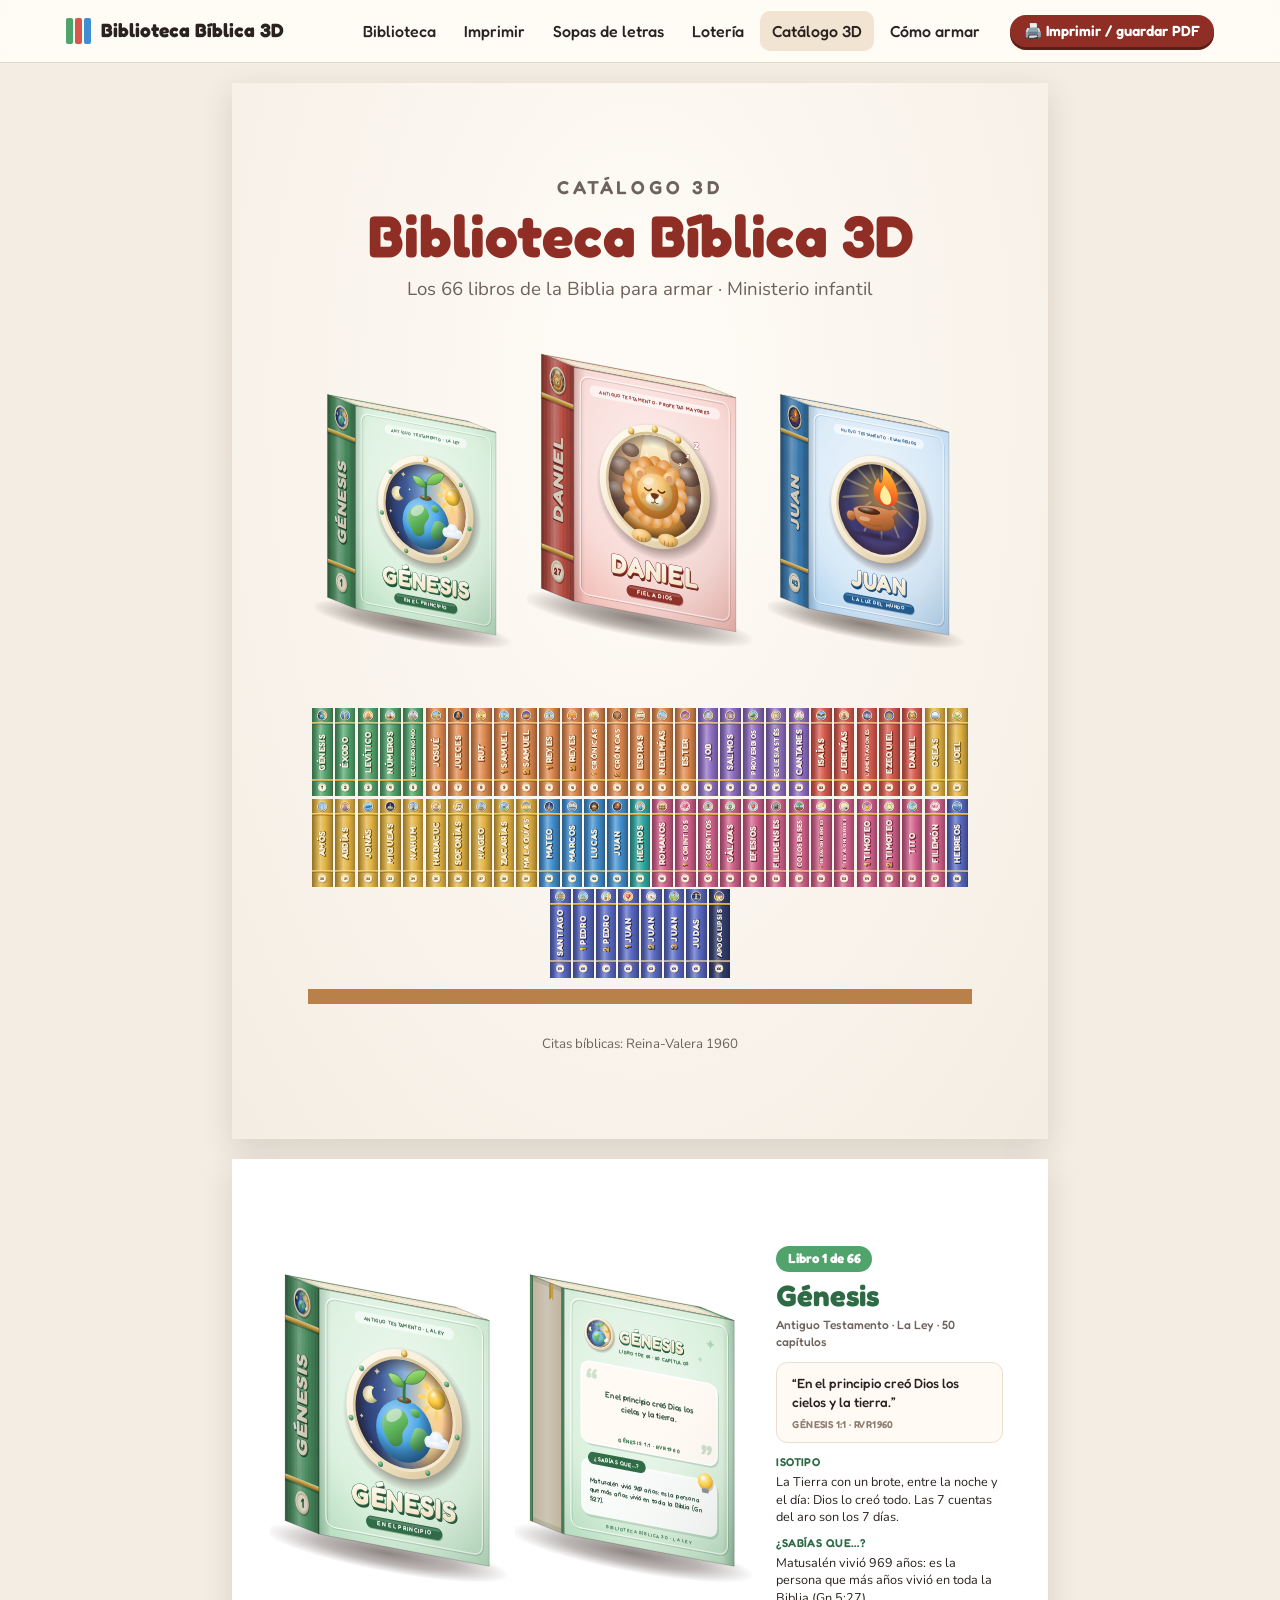
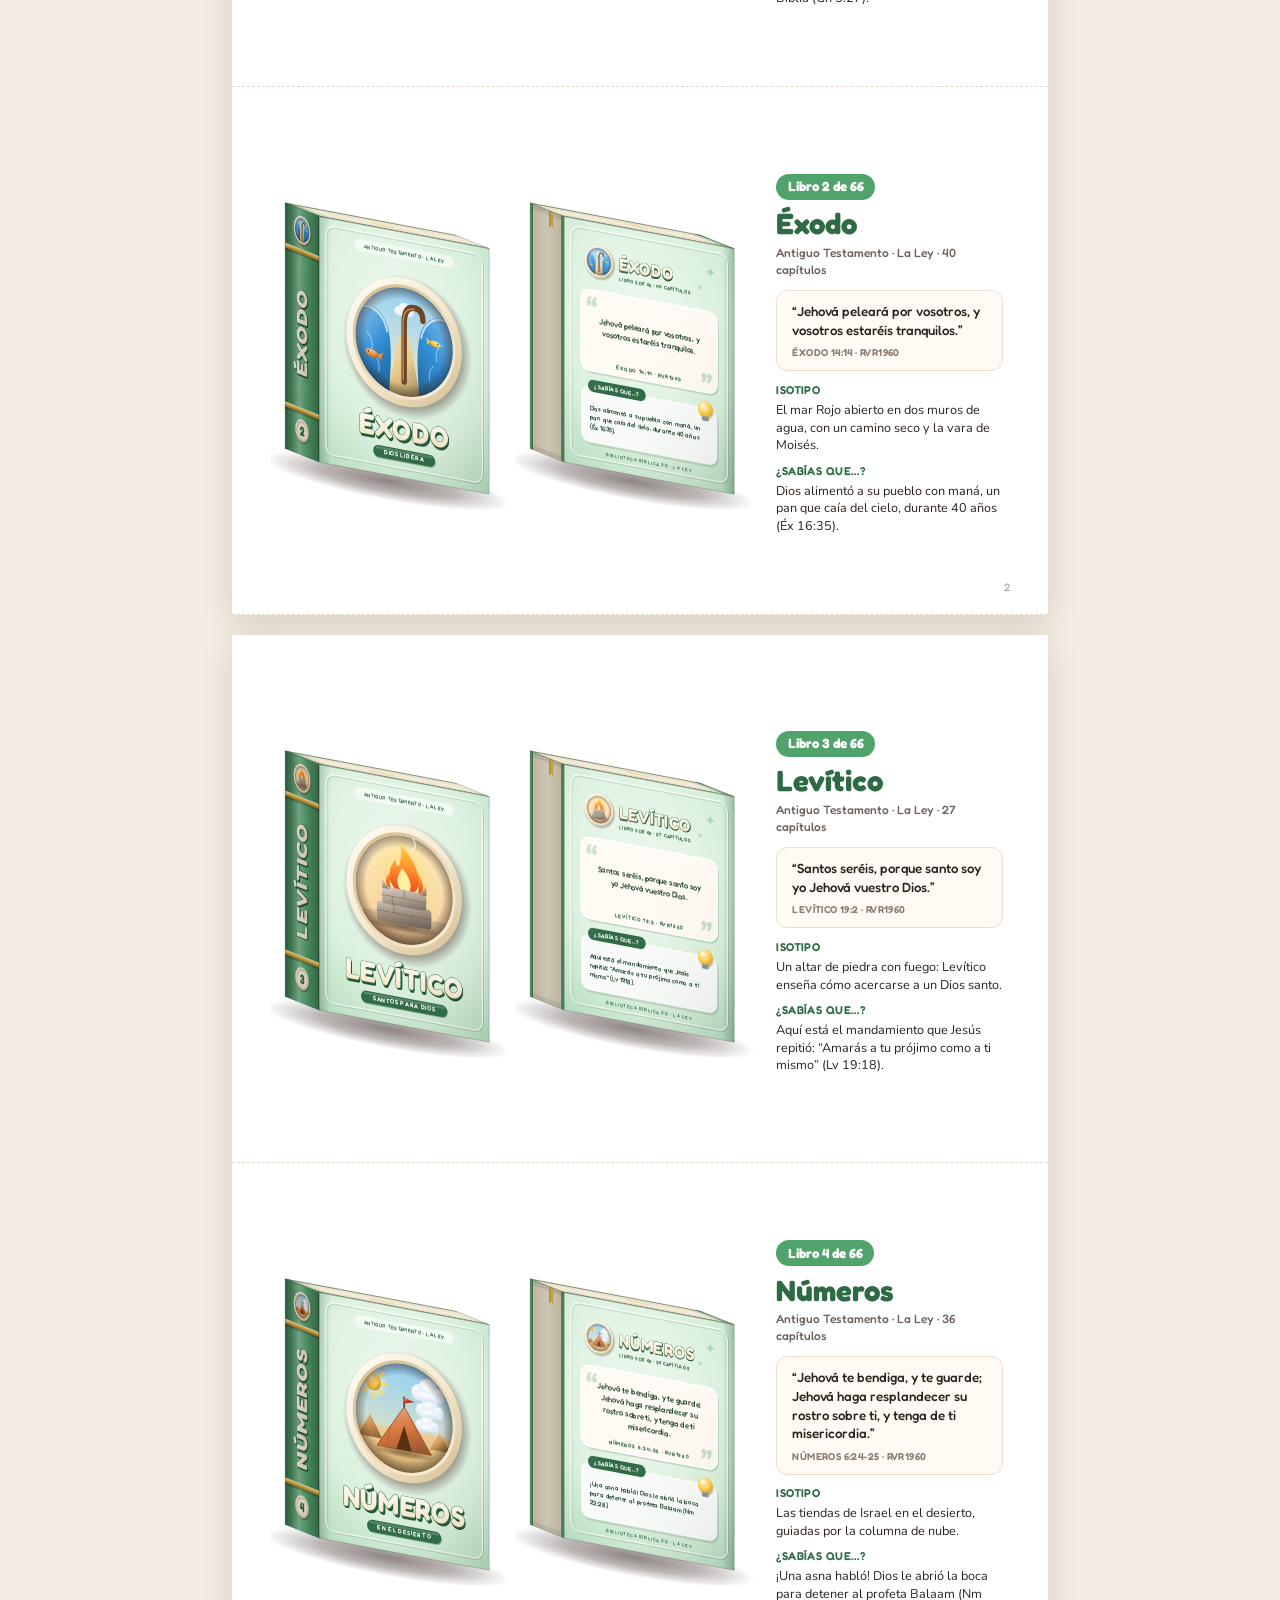
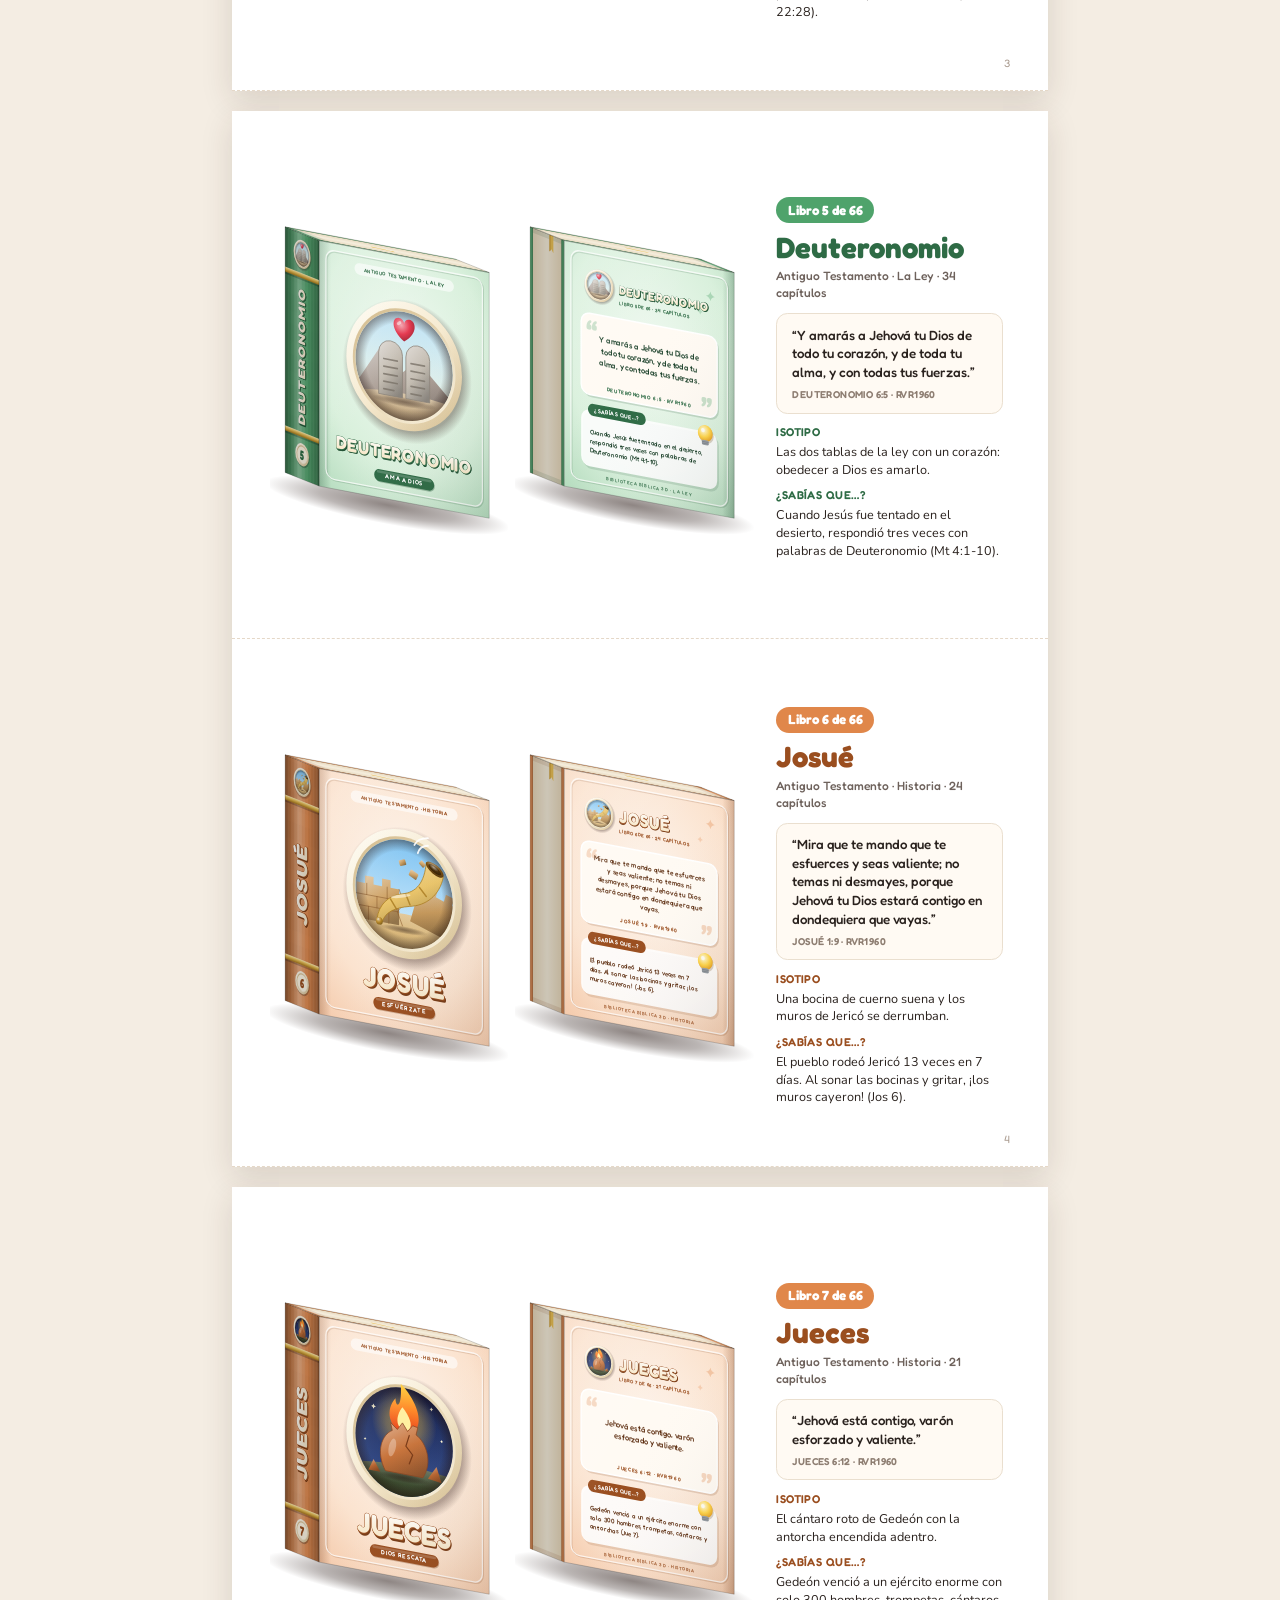
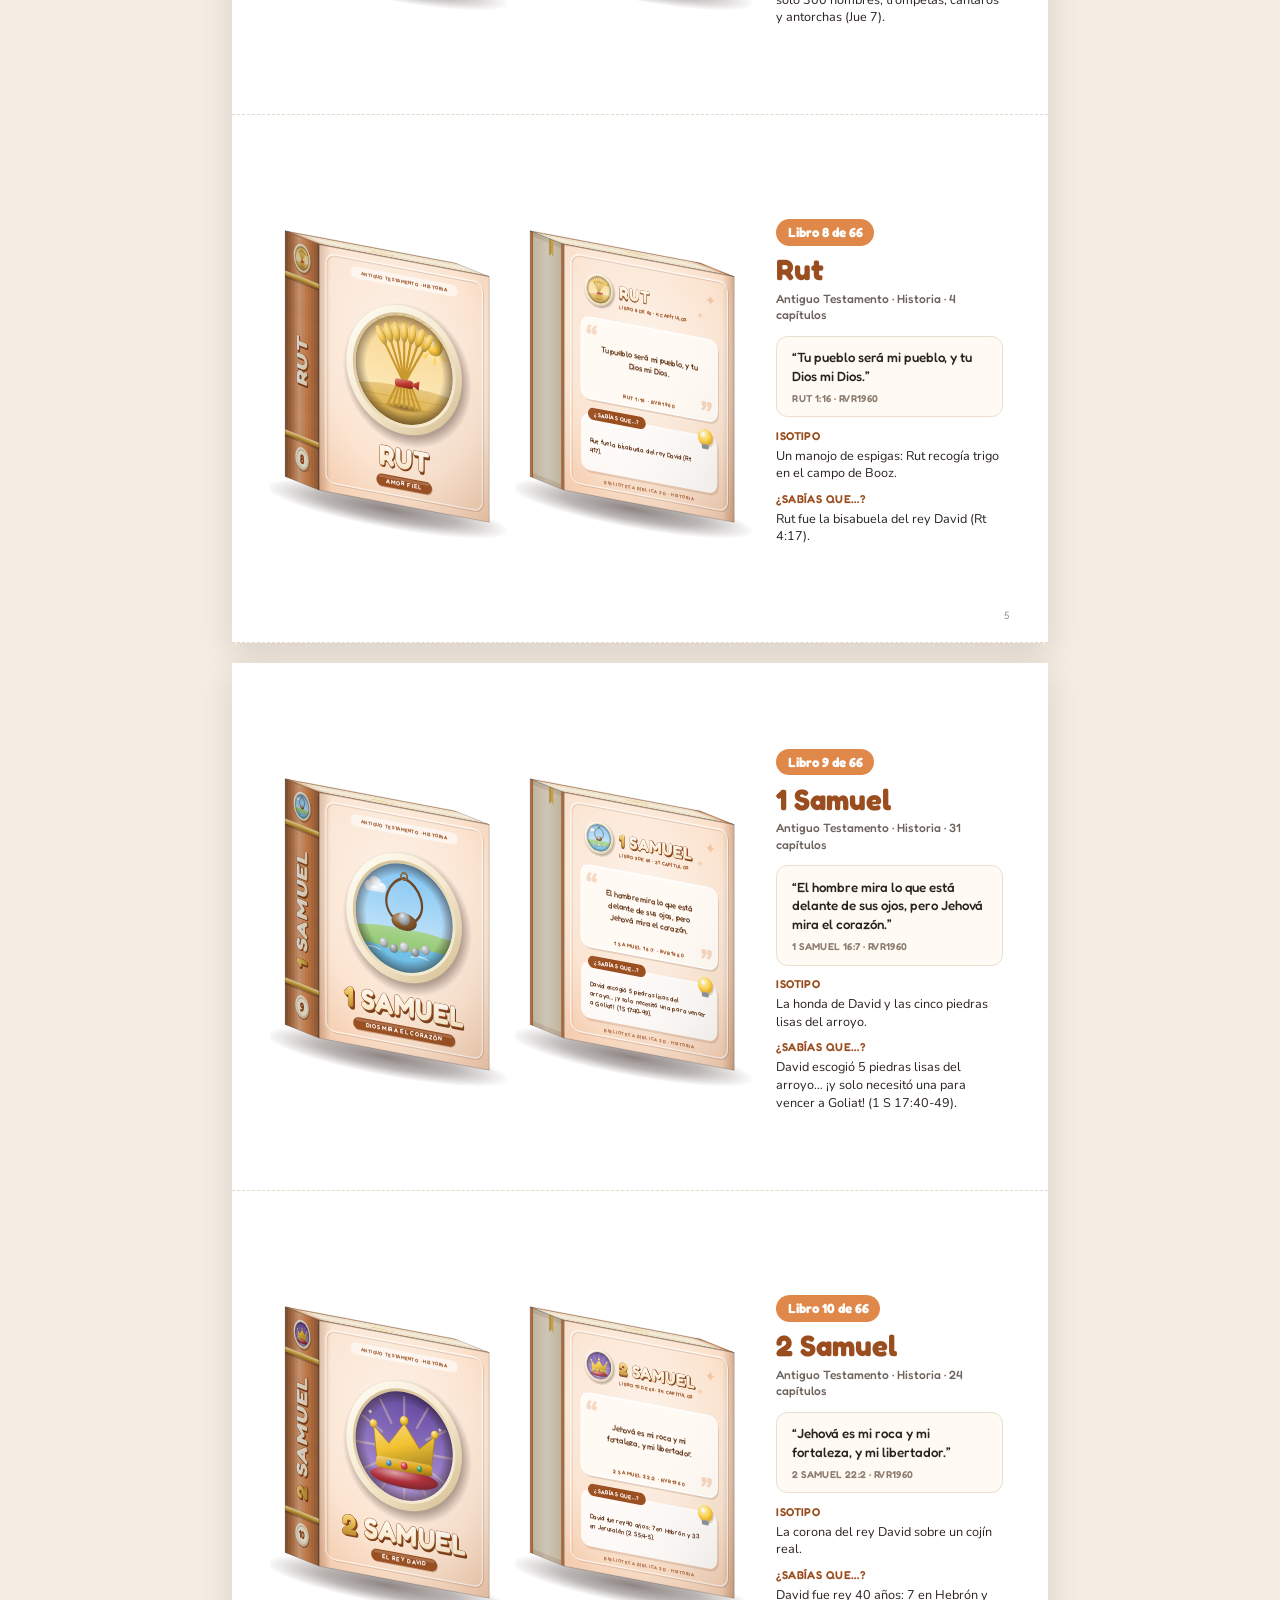
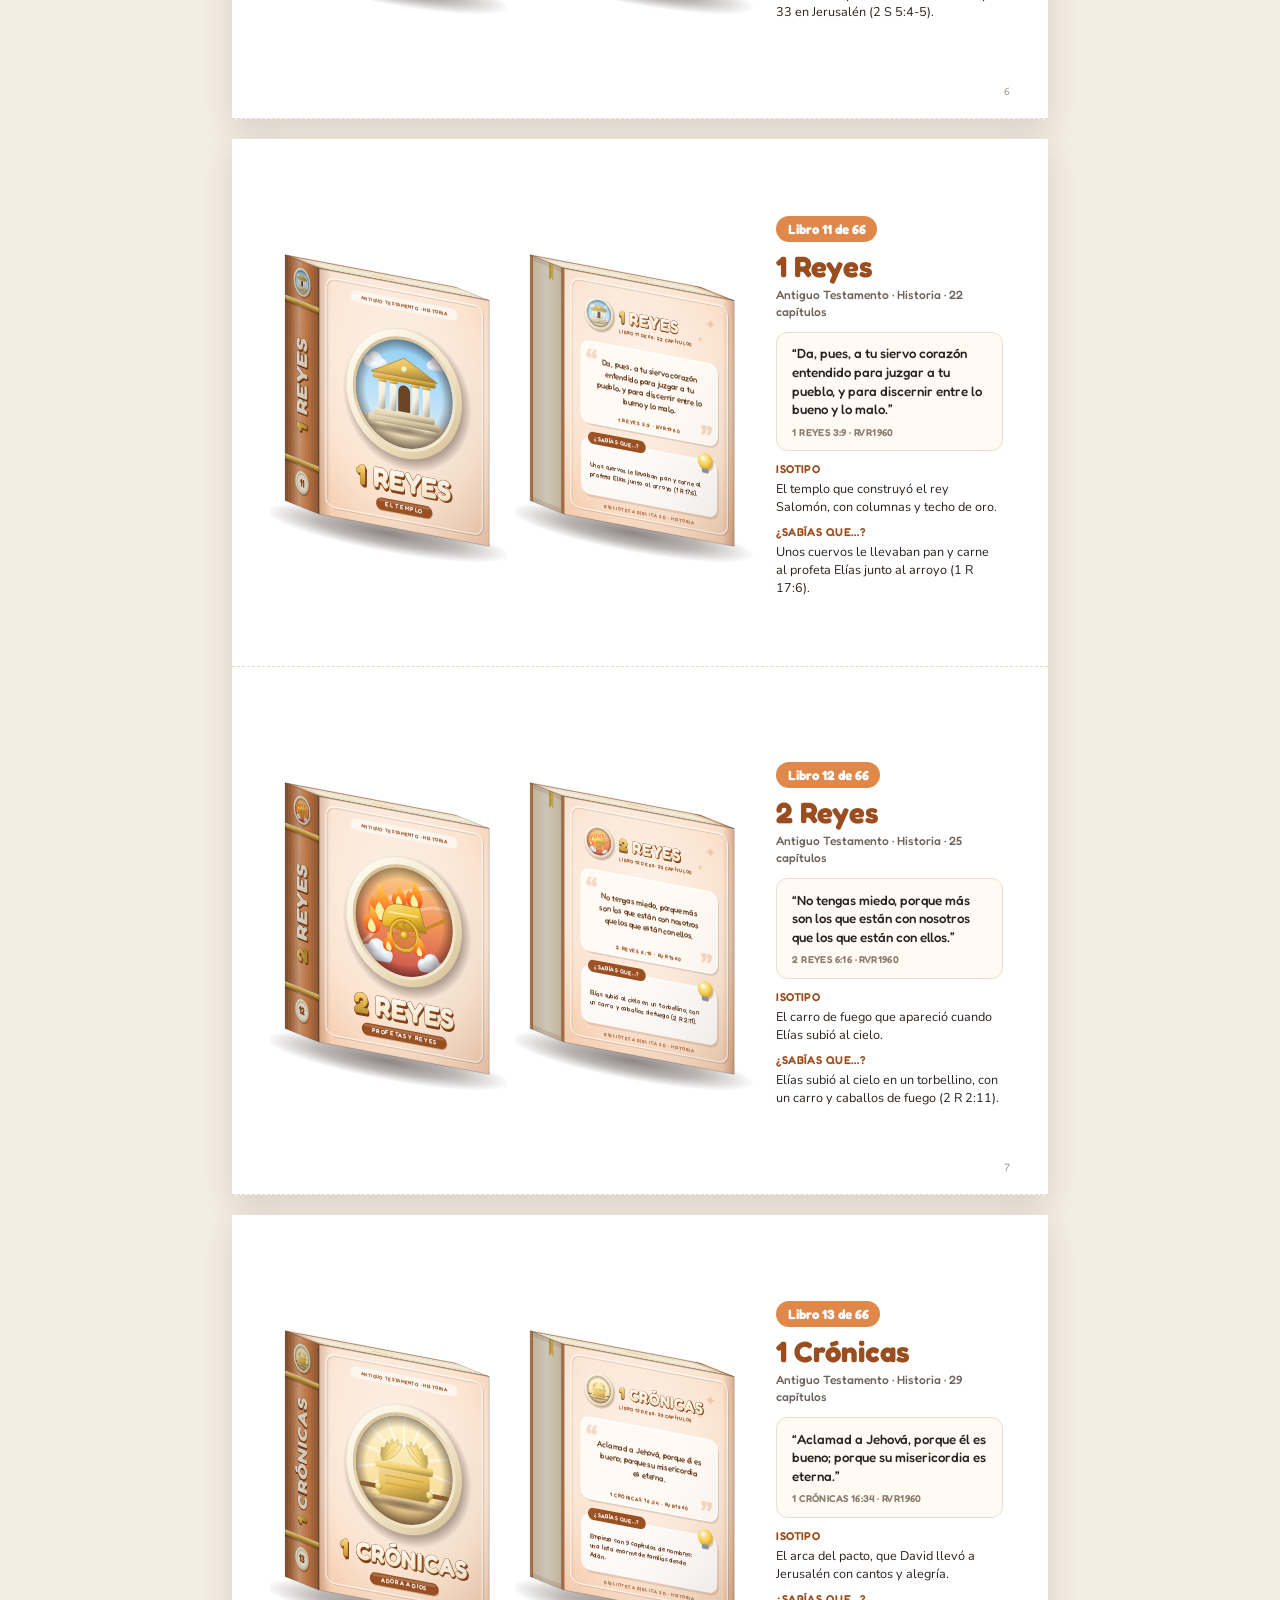
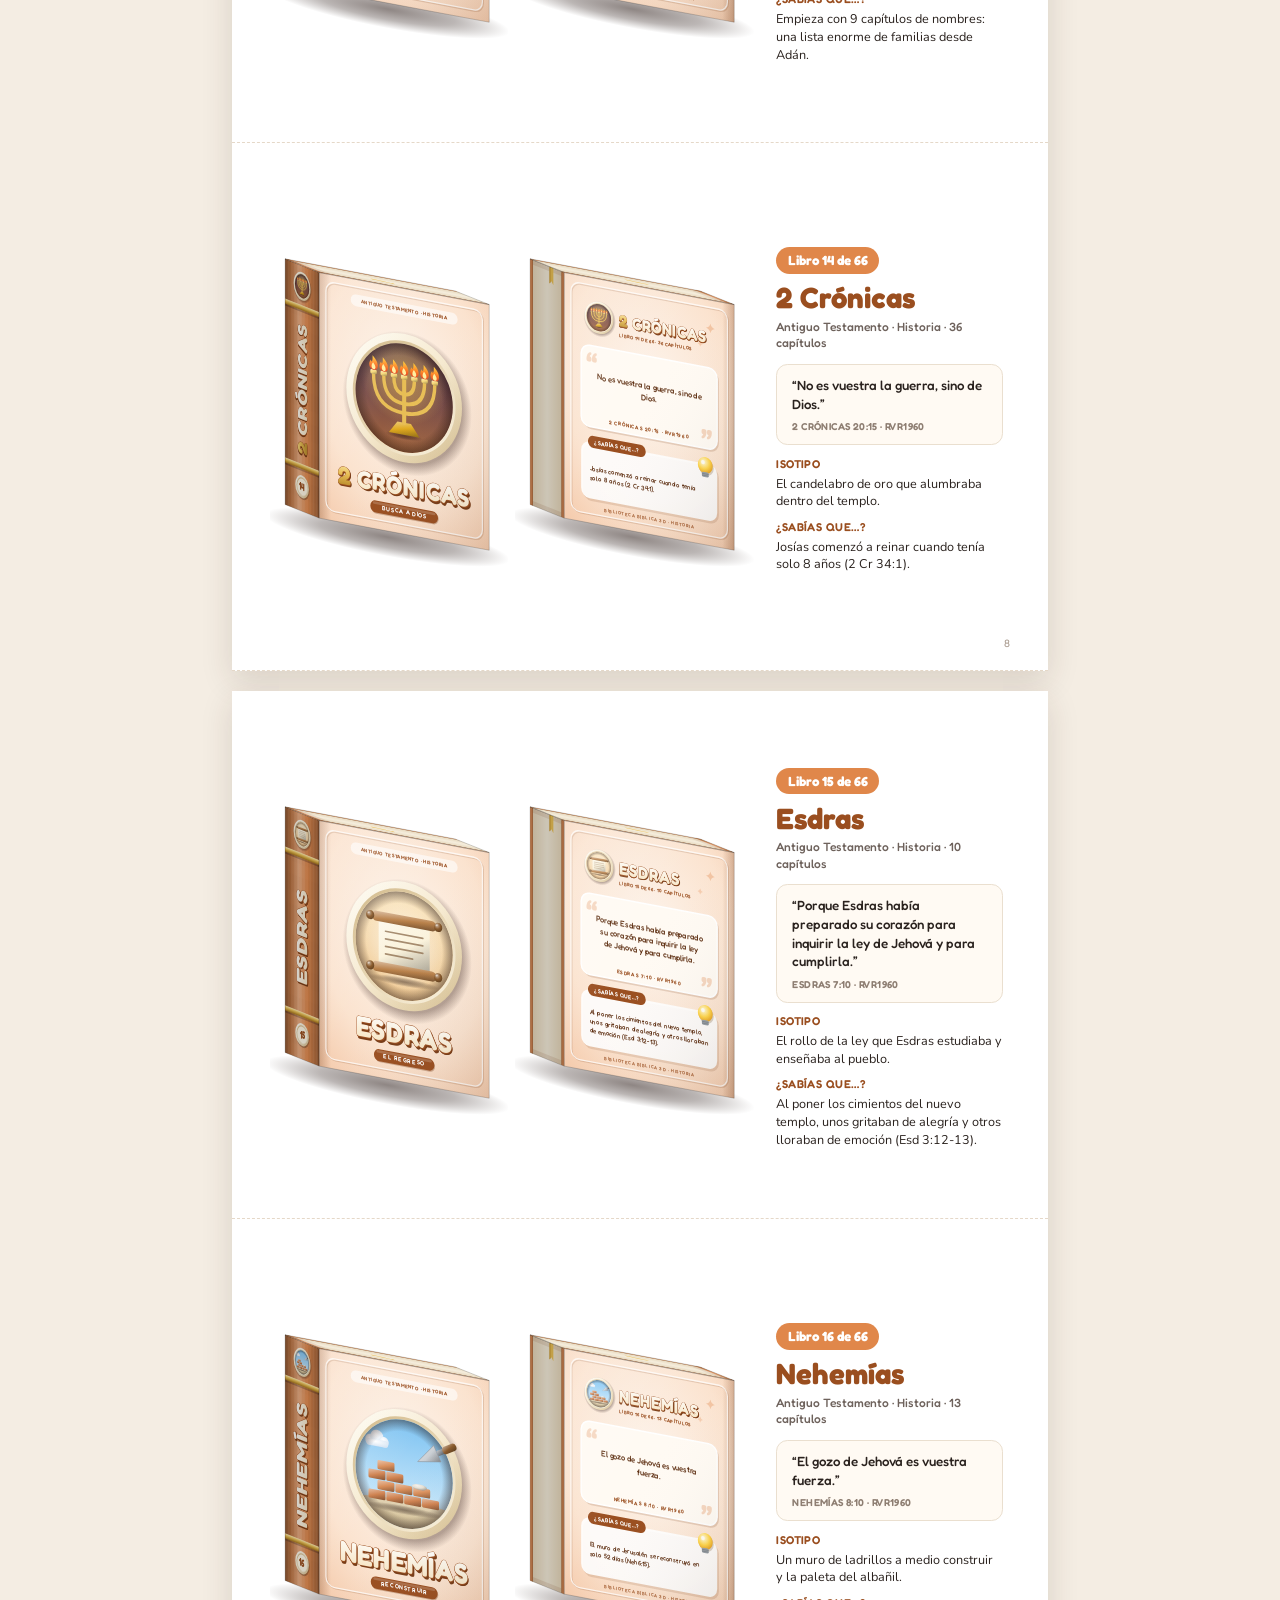
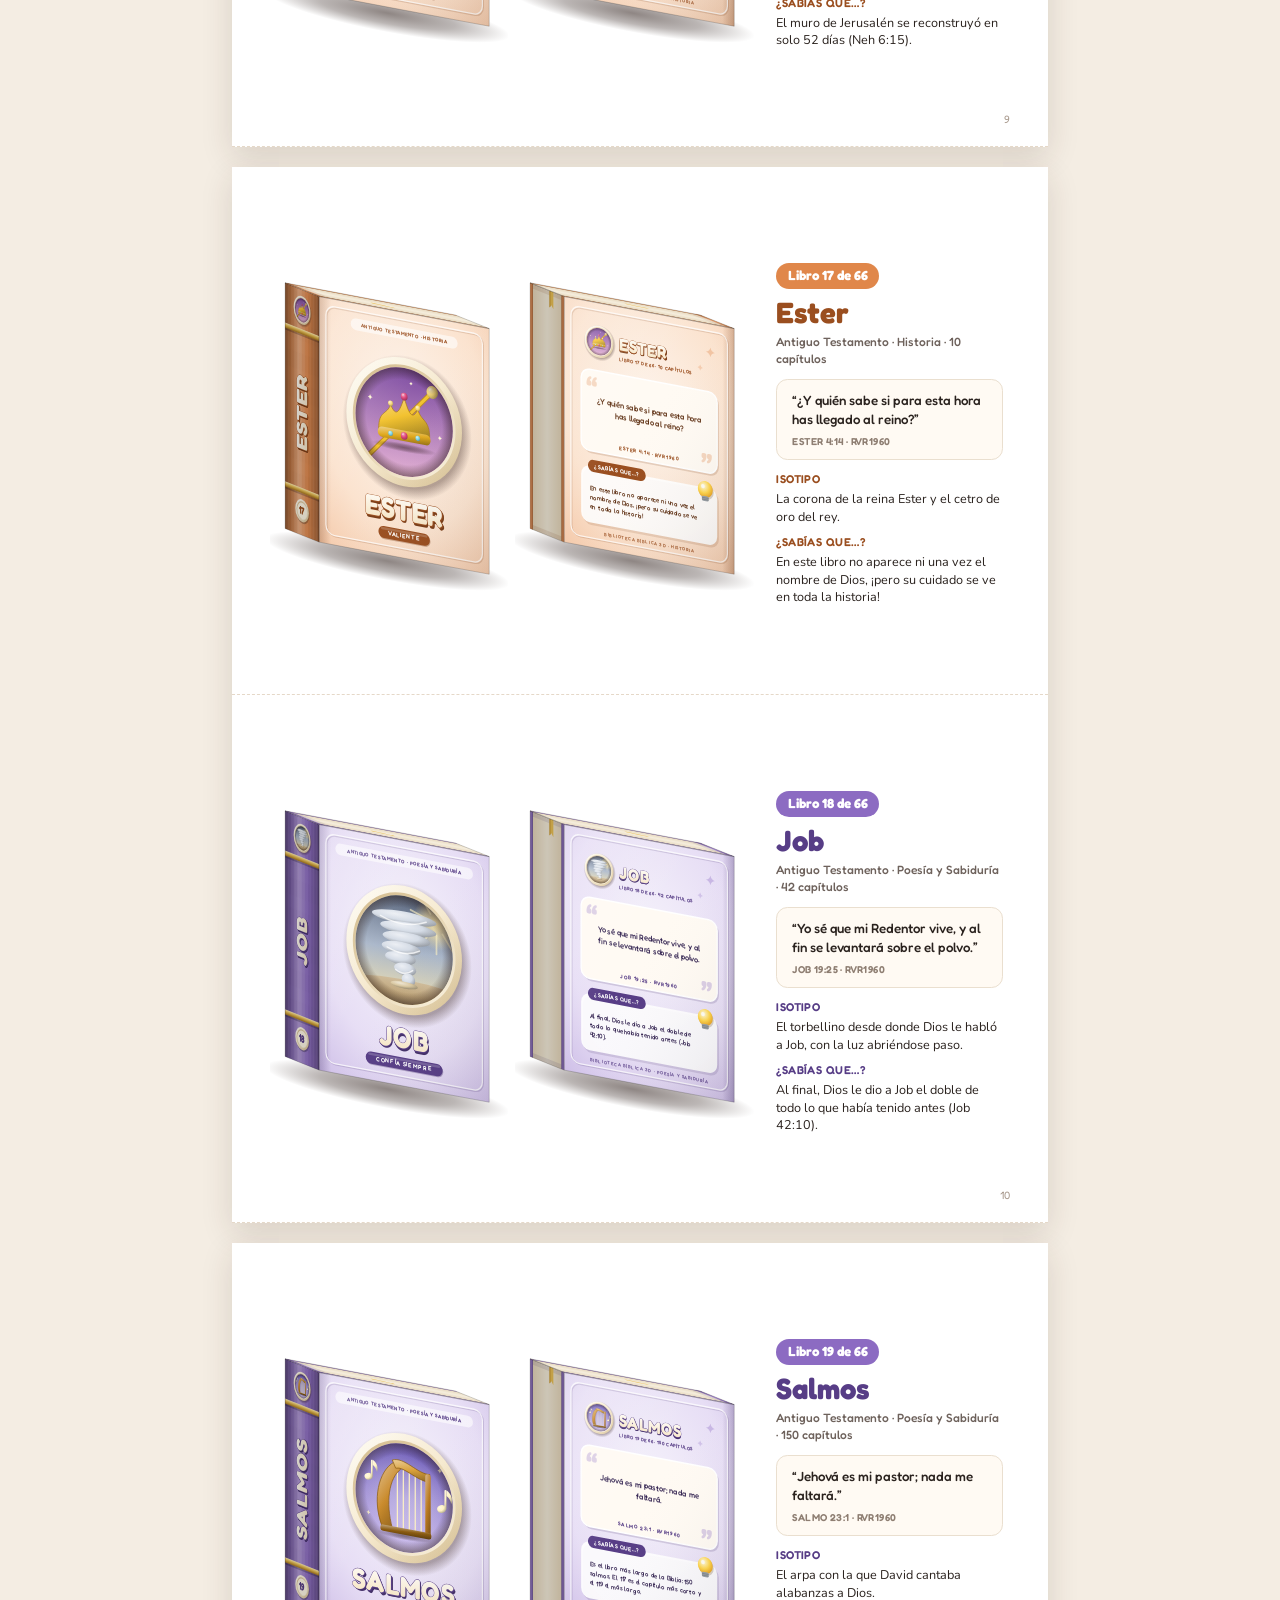
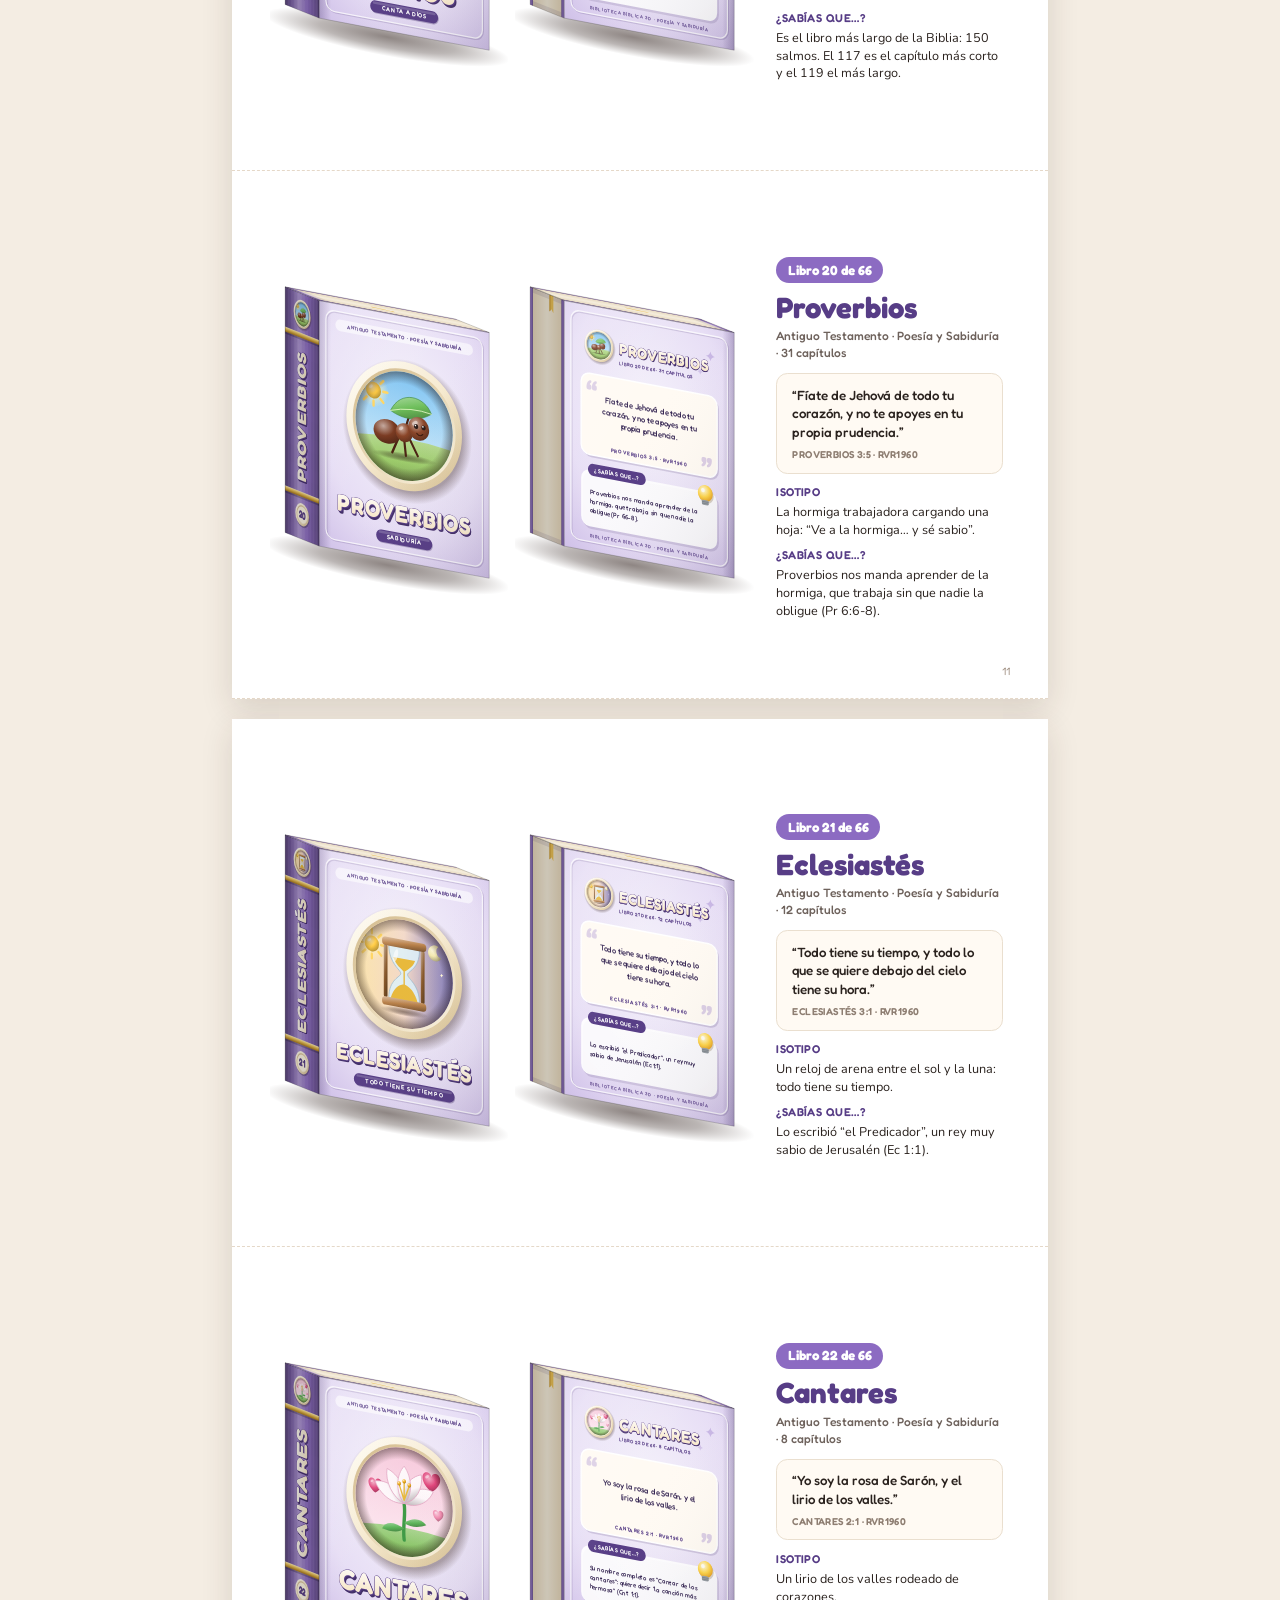
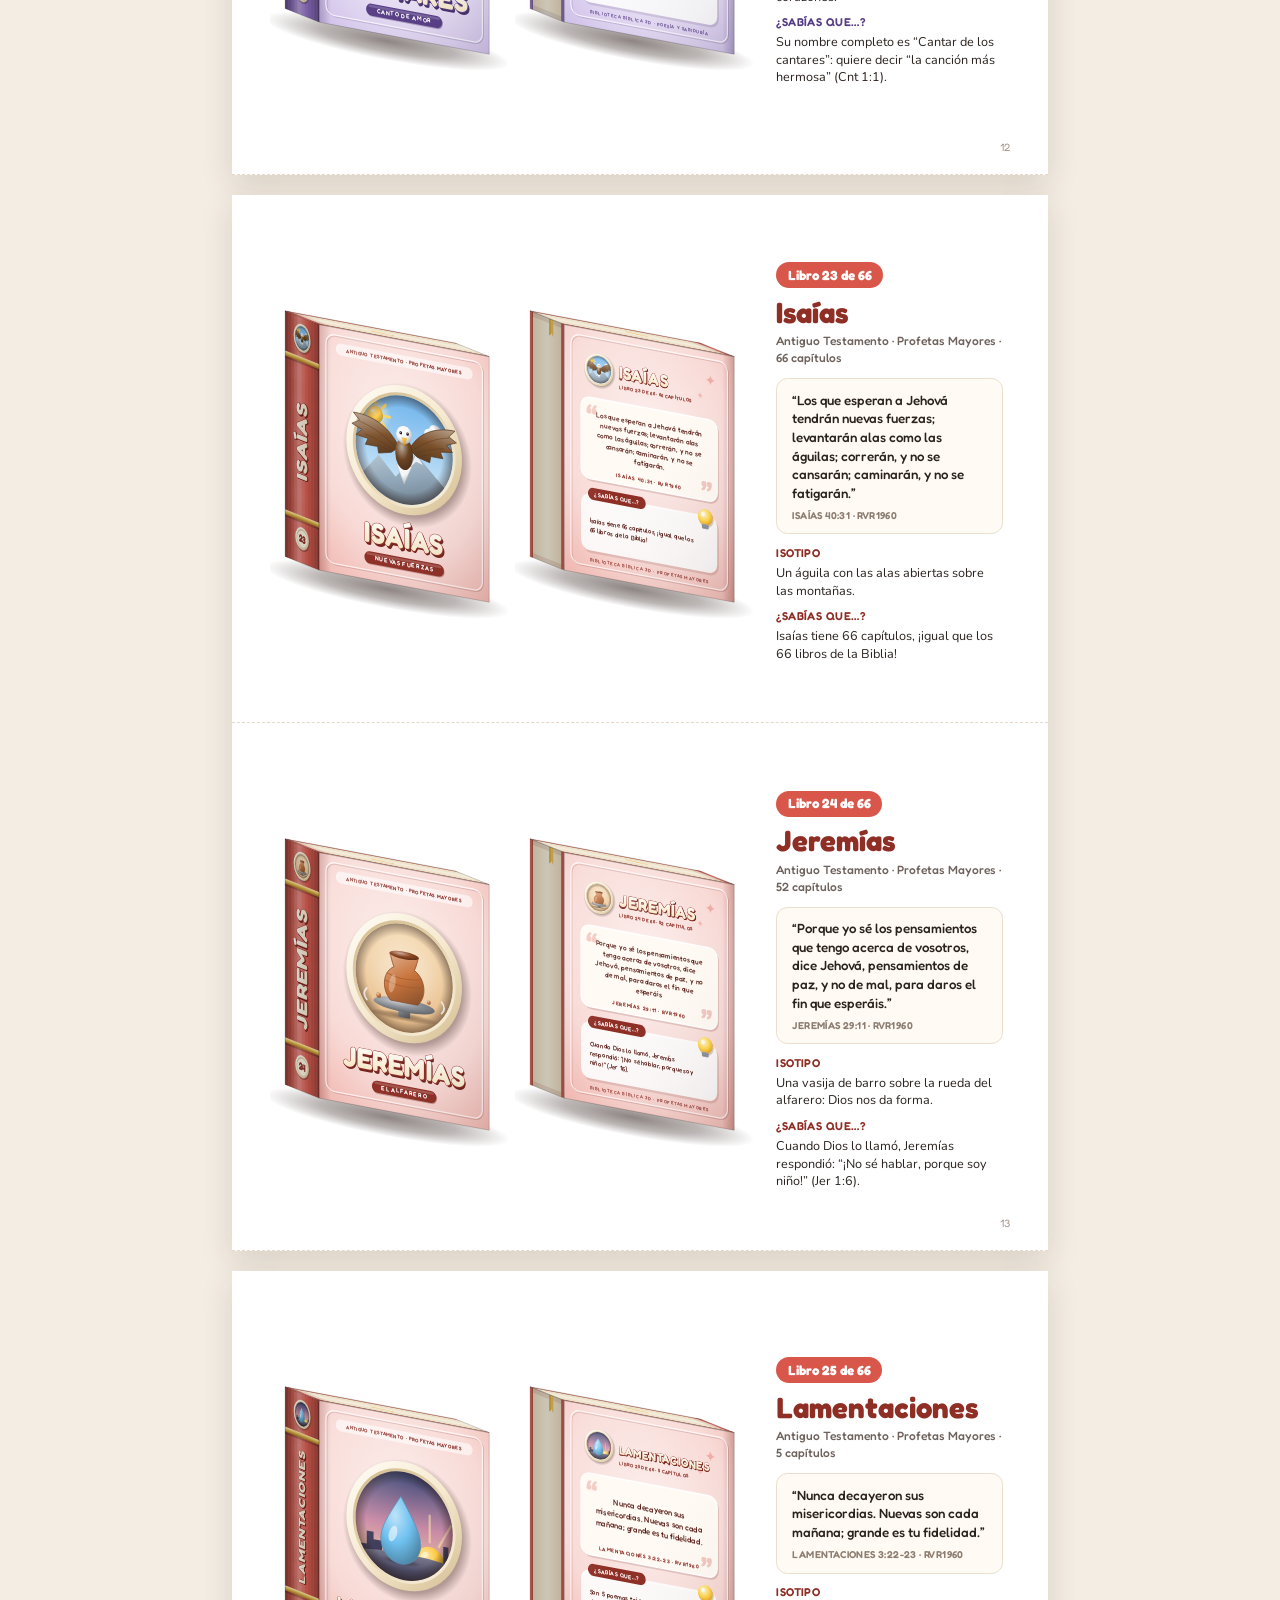
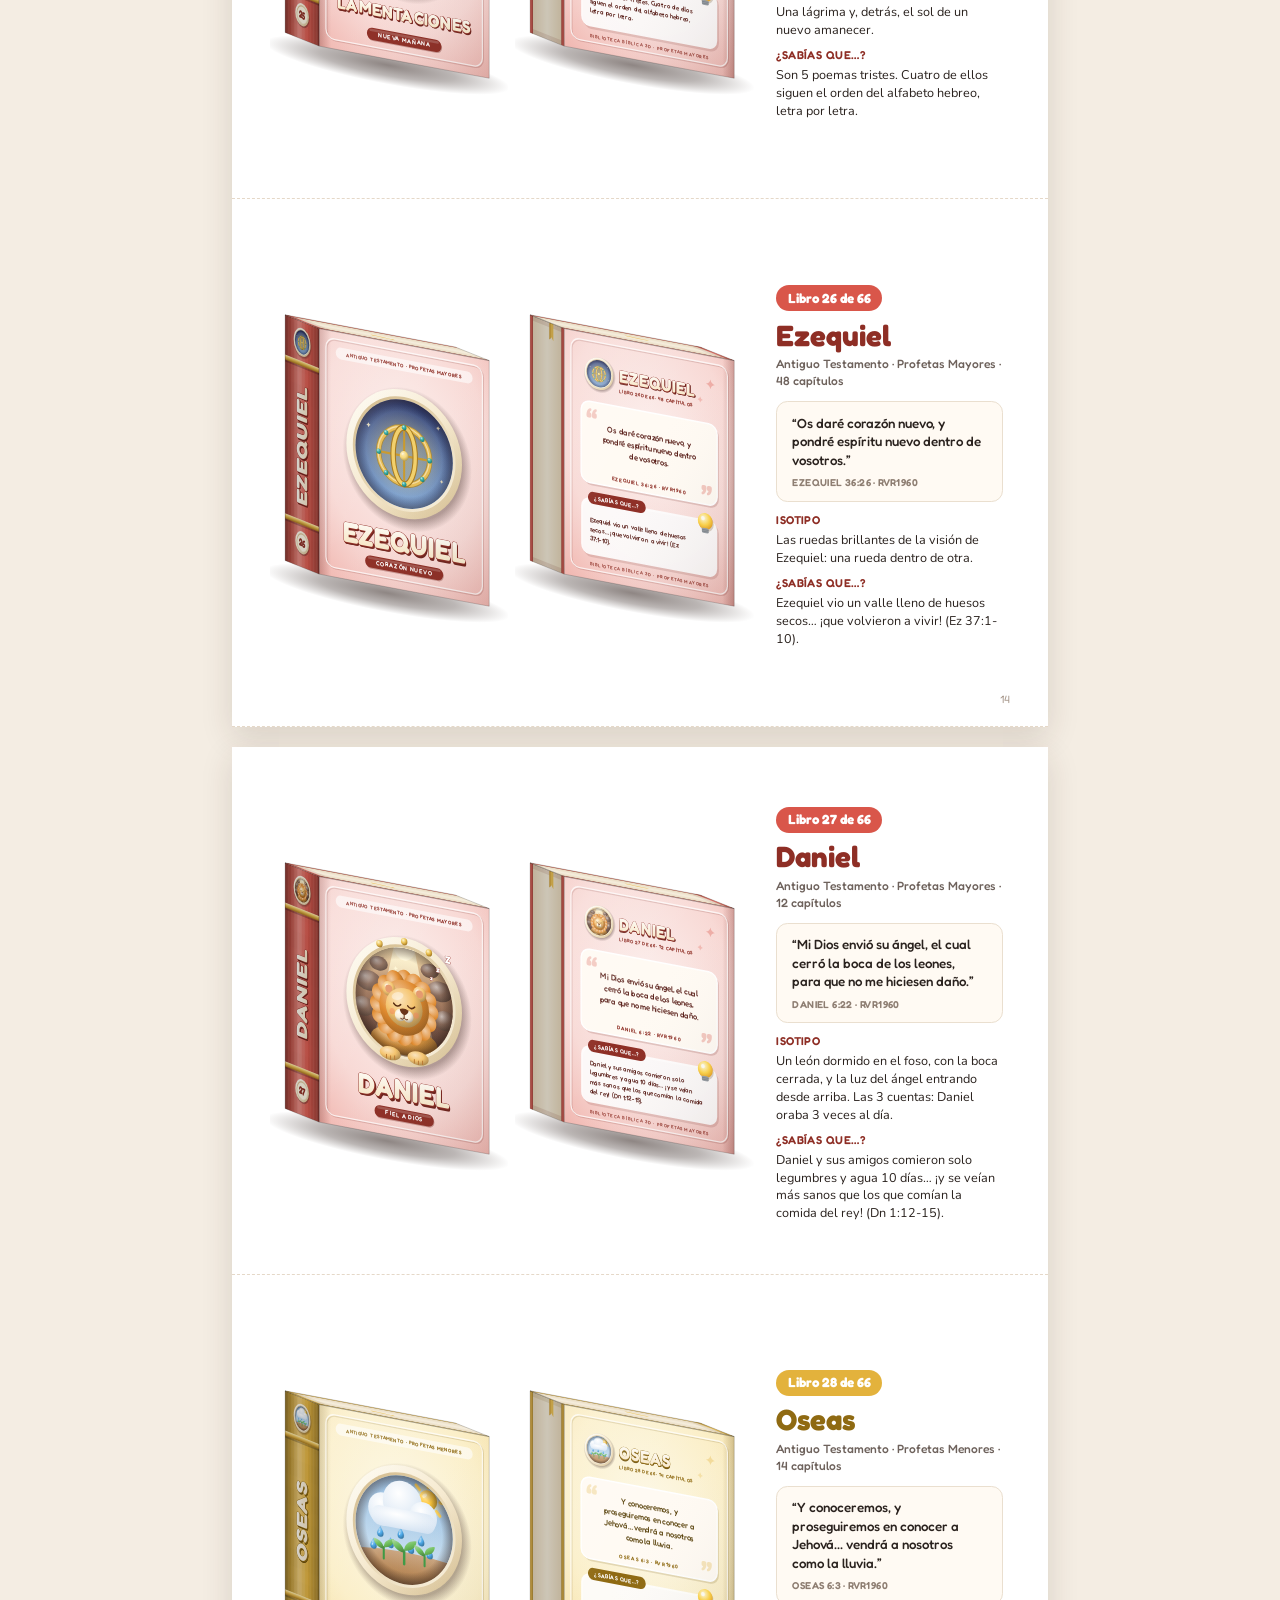
==== commit 15977976: "Agrega sopas de letras y lotería bíblica - sopas.html: 6 sopas de letras de 15 × 15 con 11 libros se" ====
--- a/catalogo.html
+++ b/catalogo.html
@@ -15,7 +15,7 @@
 <body>
 <header class="top no-print"><div class="wrap">
   <a class="logo" href="index.html"><span class="lb"><i style="background:#4FA36B"></i><i style="background:#D9564A"></i><i style="background:#3E8ED0"></i></span>Biblioteca Bíblica 3D</a>
-  <nav class="nav"><a href="index.html">Biblioteca</a><a href="imprimir.html">Imprimir</a><a href="catalogo.html" class="on">Catálogo 3D</a><a href="index.html#armar">Cómo armar</a></nav>
+  <nav class="nav"><a href="index.html">Biblioteca</a><a href="imprimir.html">Imprimir</a><a href="sopas.html">Sopas de letras</a><a href="loteria.html">Lotería</a><a href="catalogo.html" class="on">Catálogo 3D</a><a href="index.html#armar">Cómo armar</a></nav>
   <button class="btn sm" onclick="window.print()">🖨️ Imprimir / guardar PDF</button>
 </div></header>
 <main id="paginas"></main>
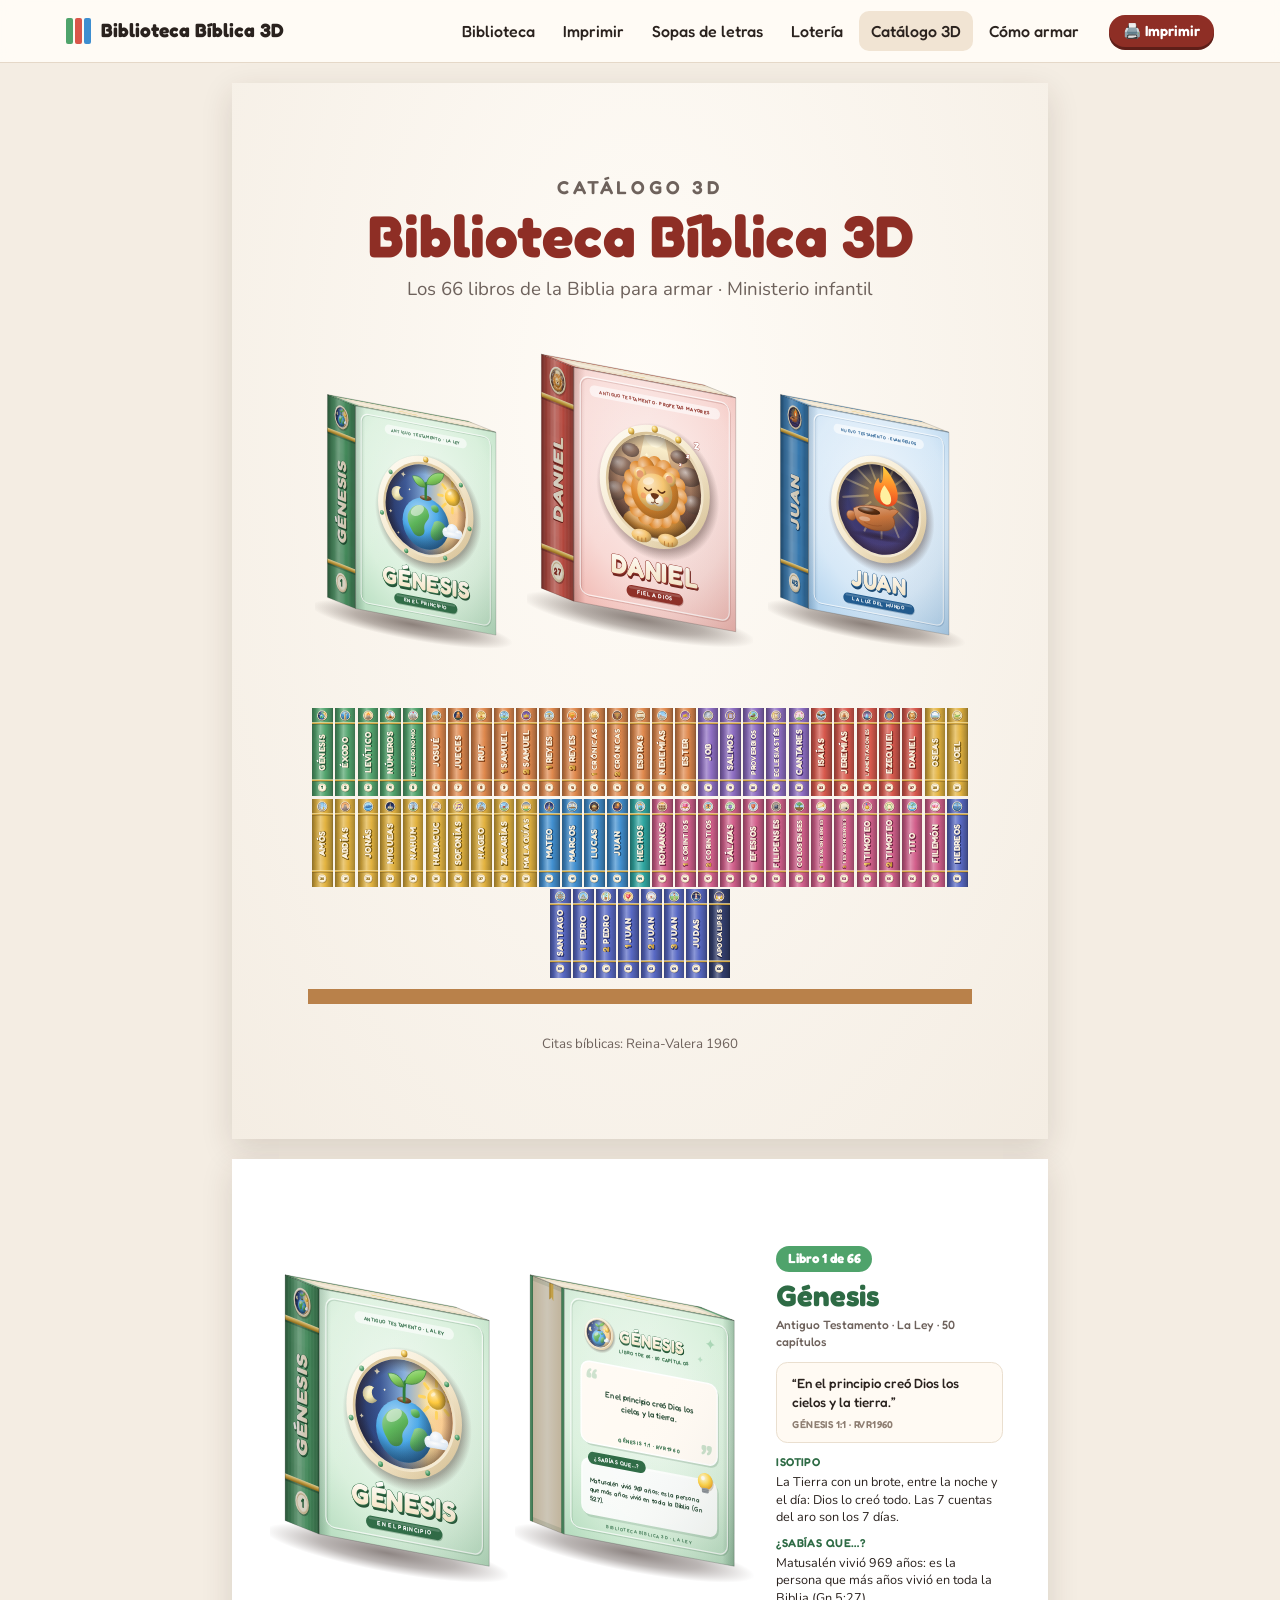
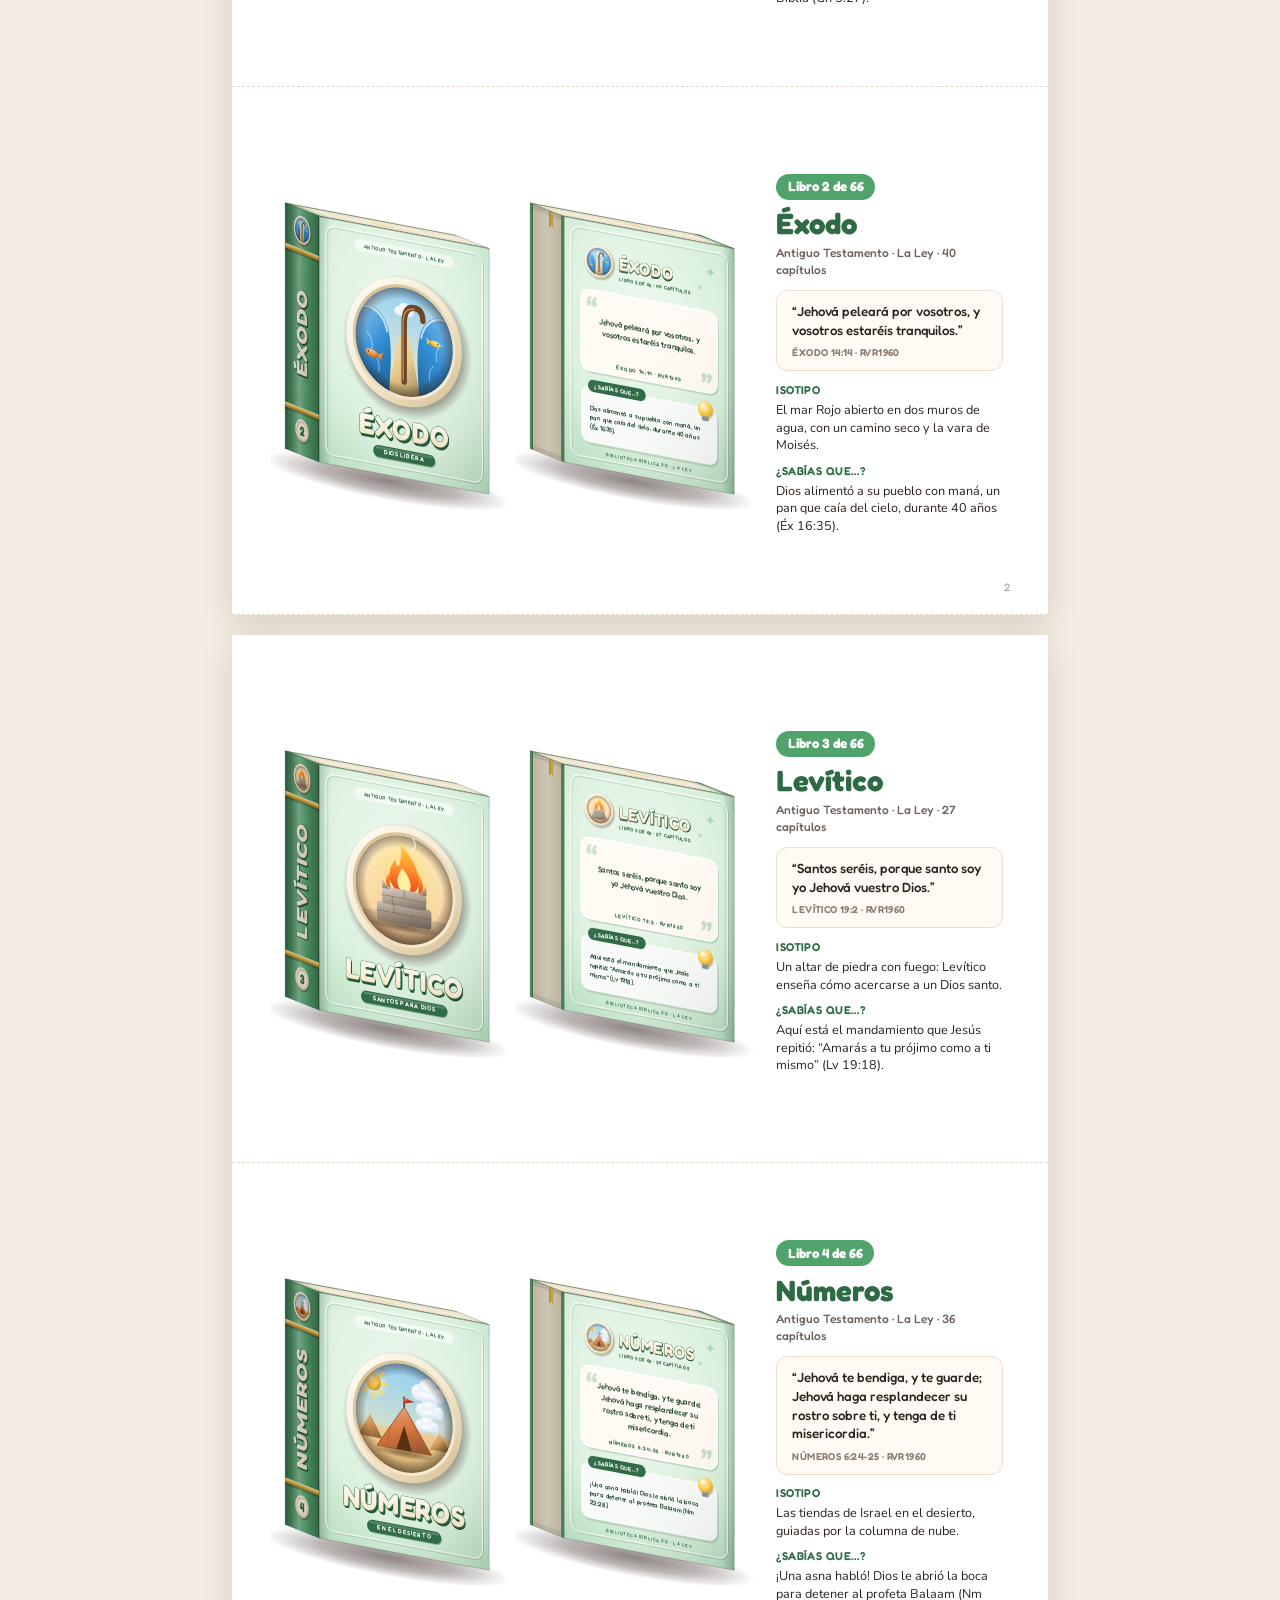
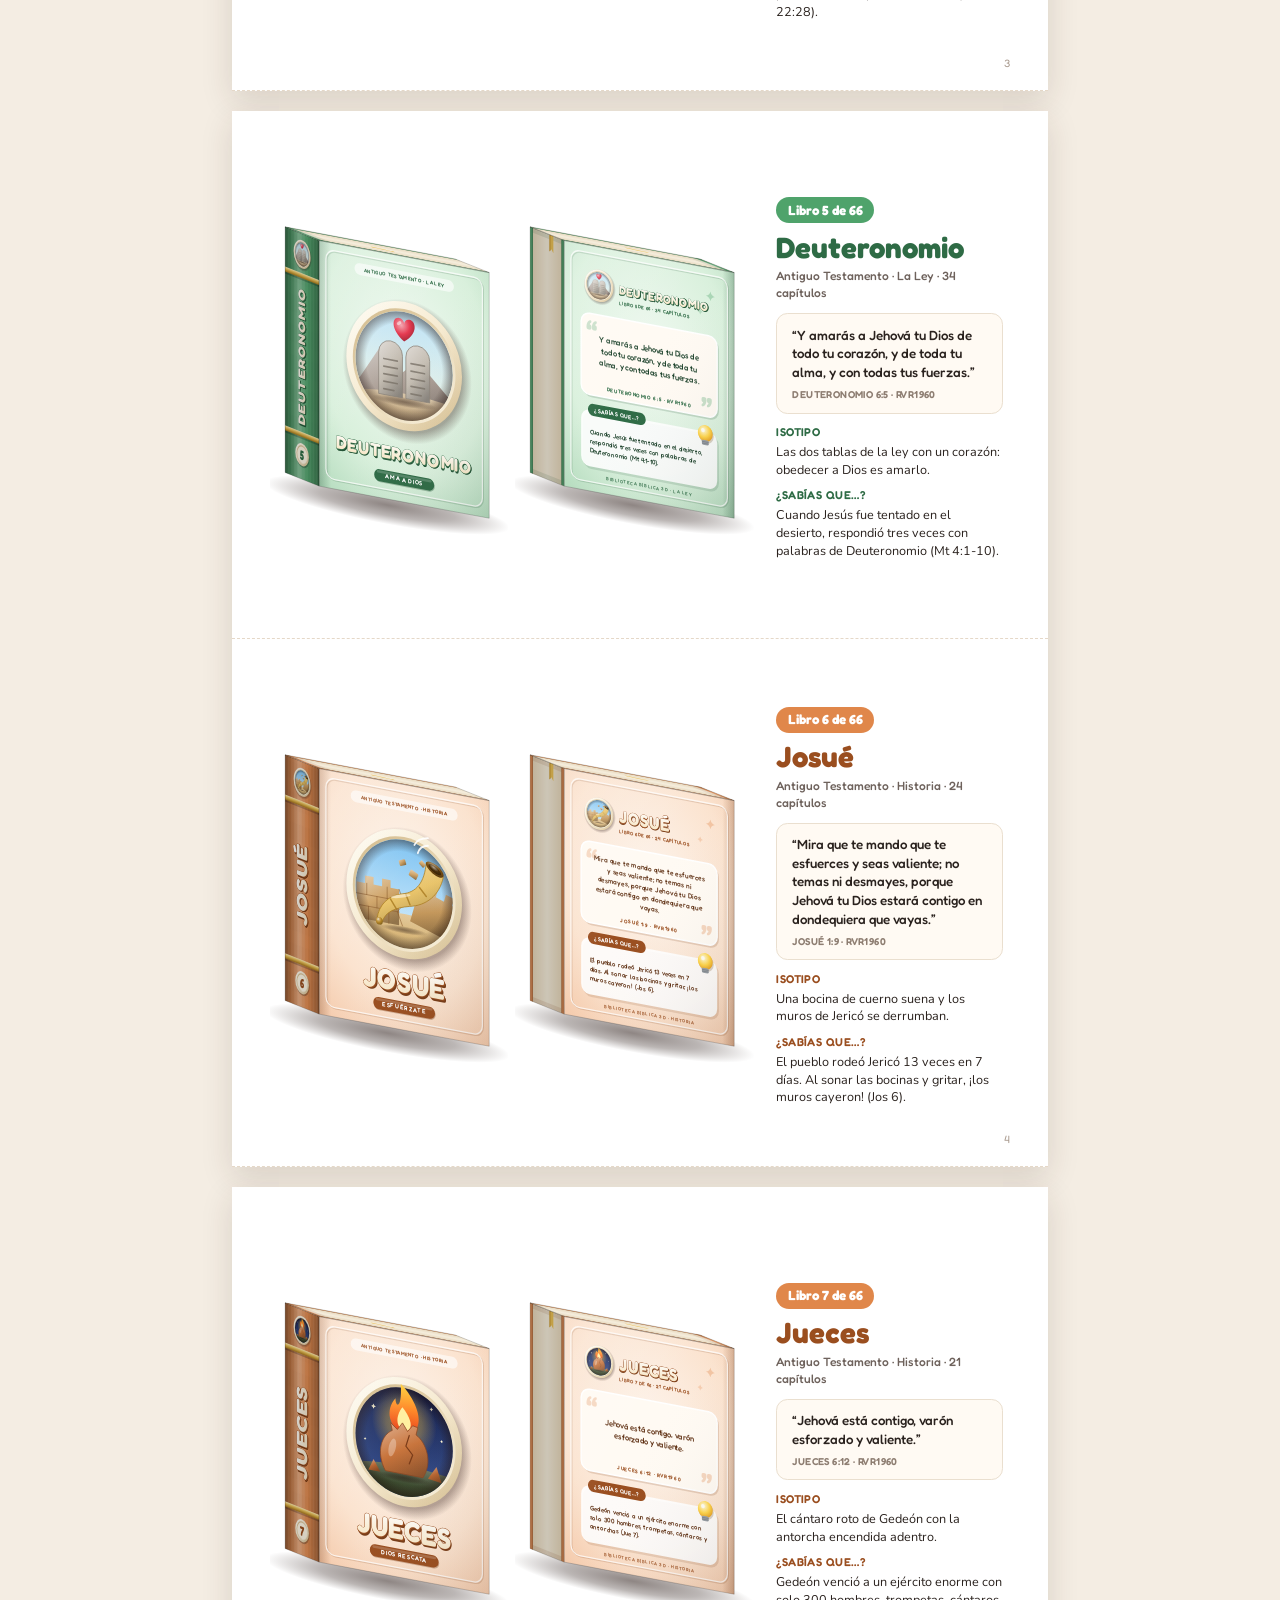
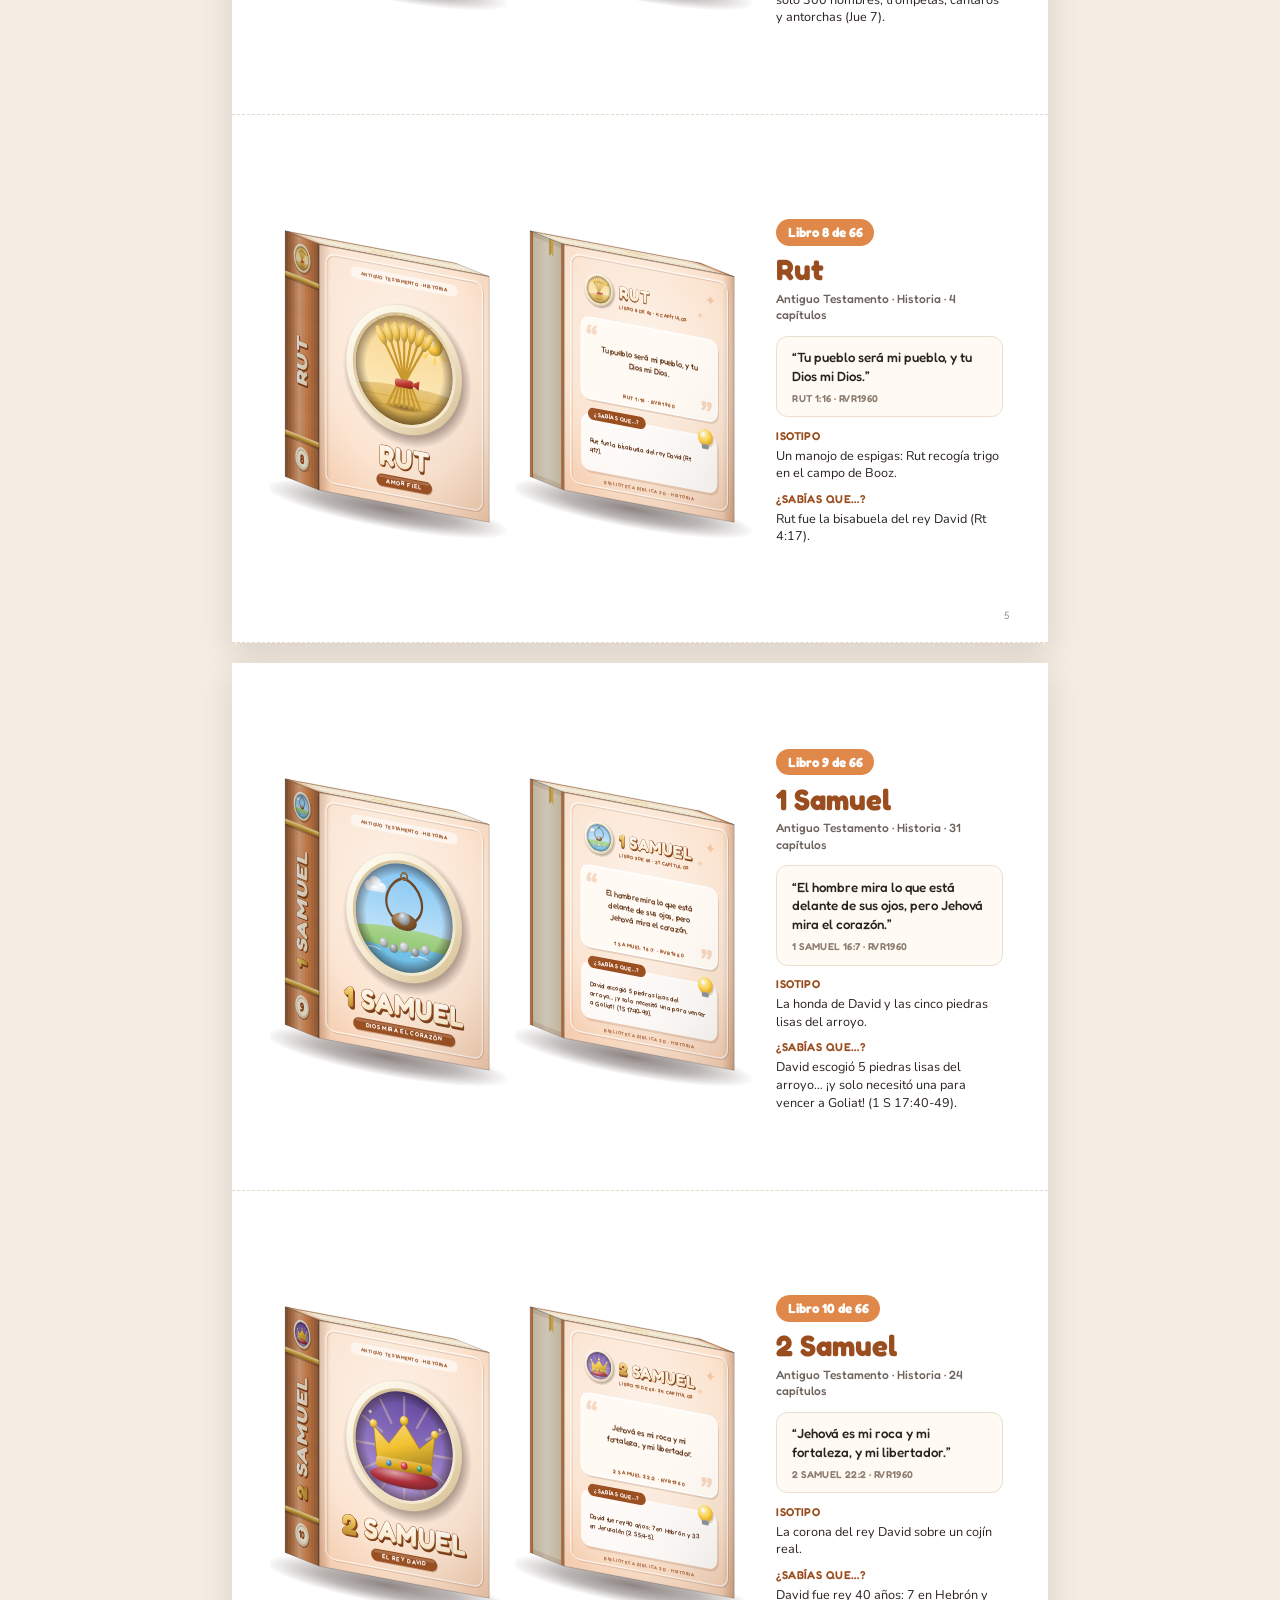
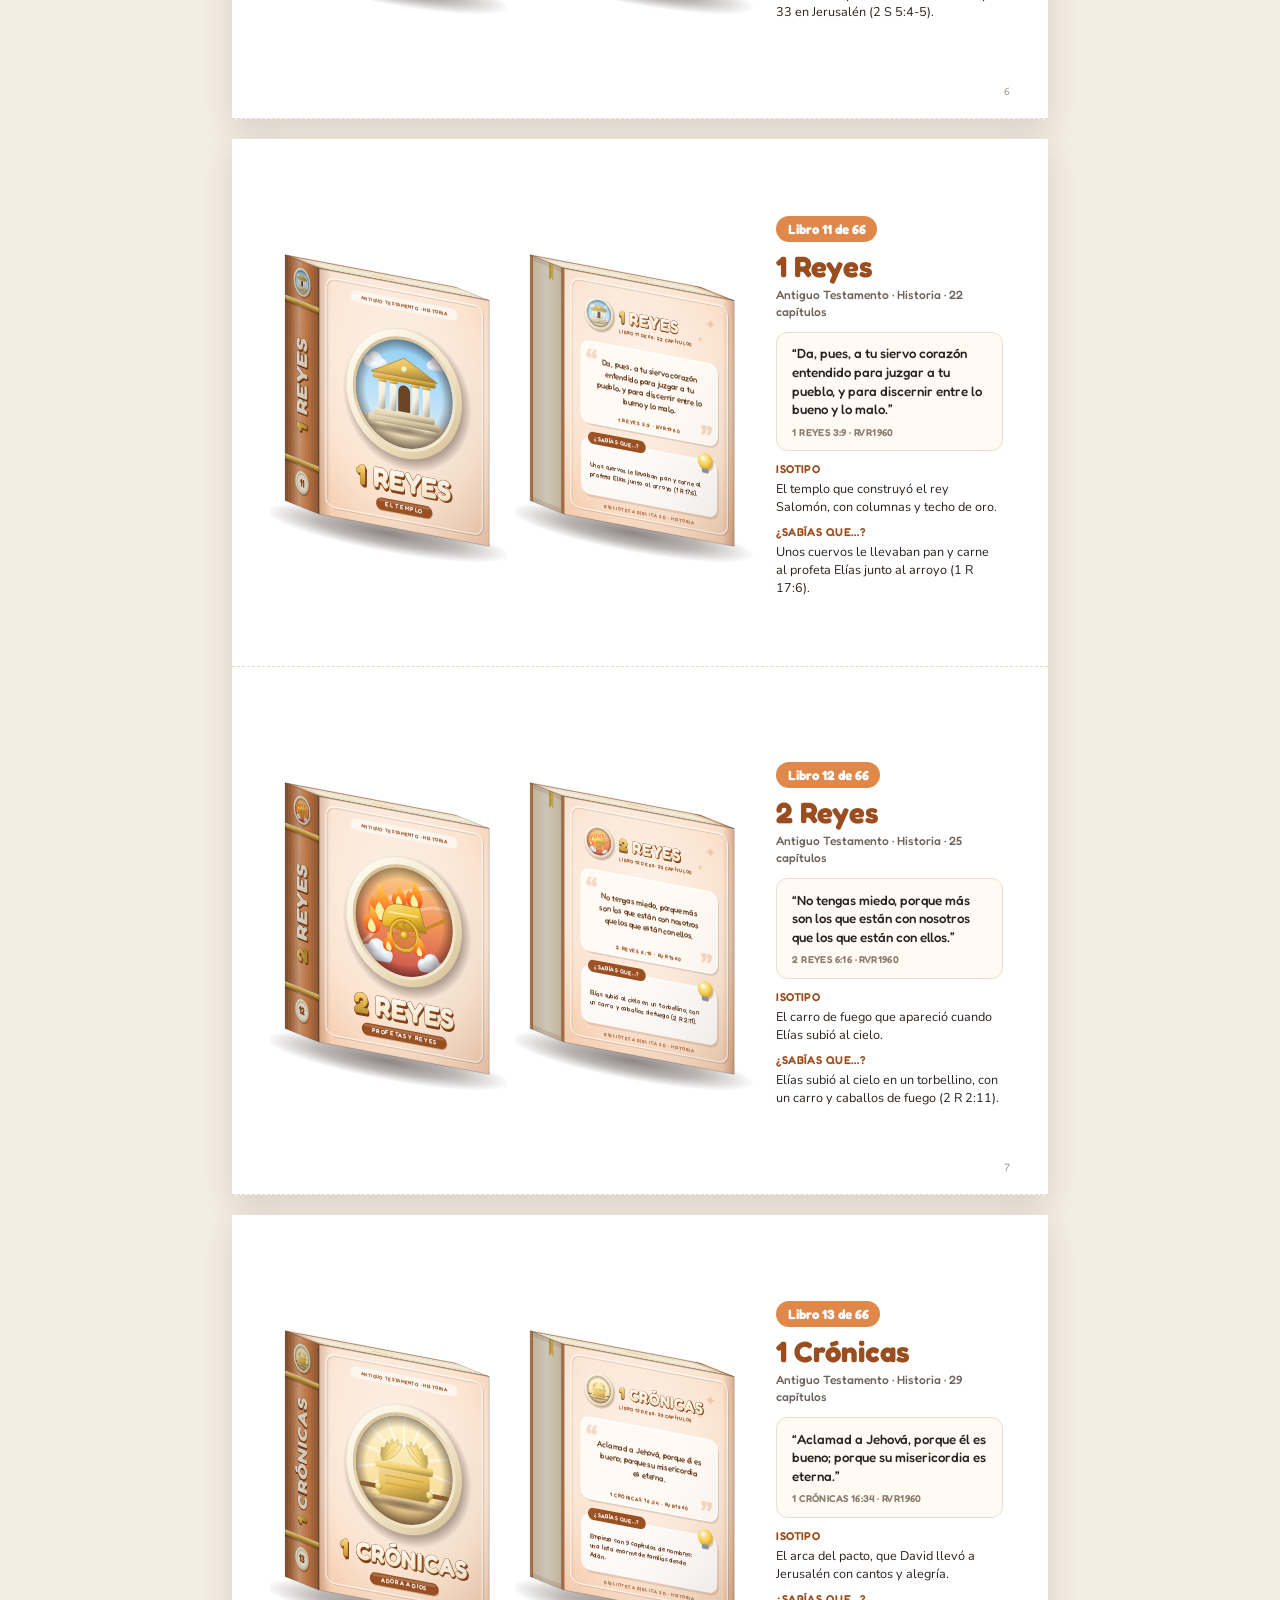
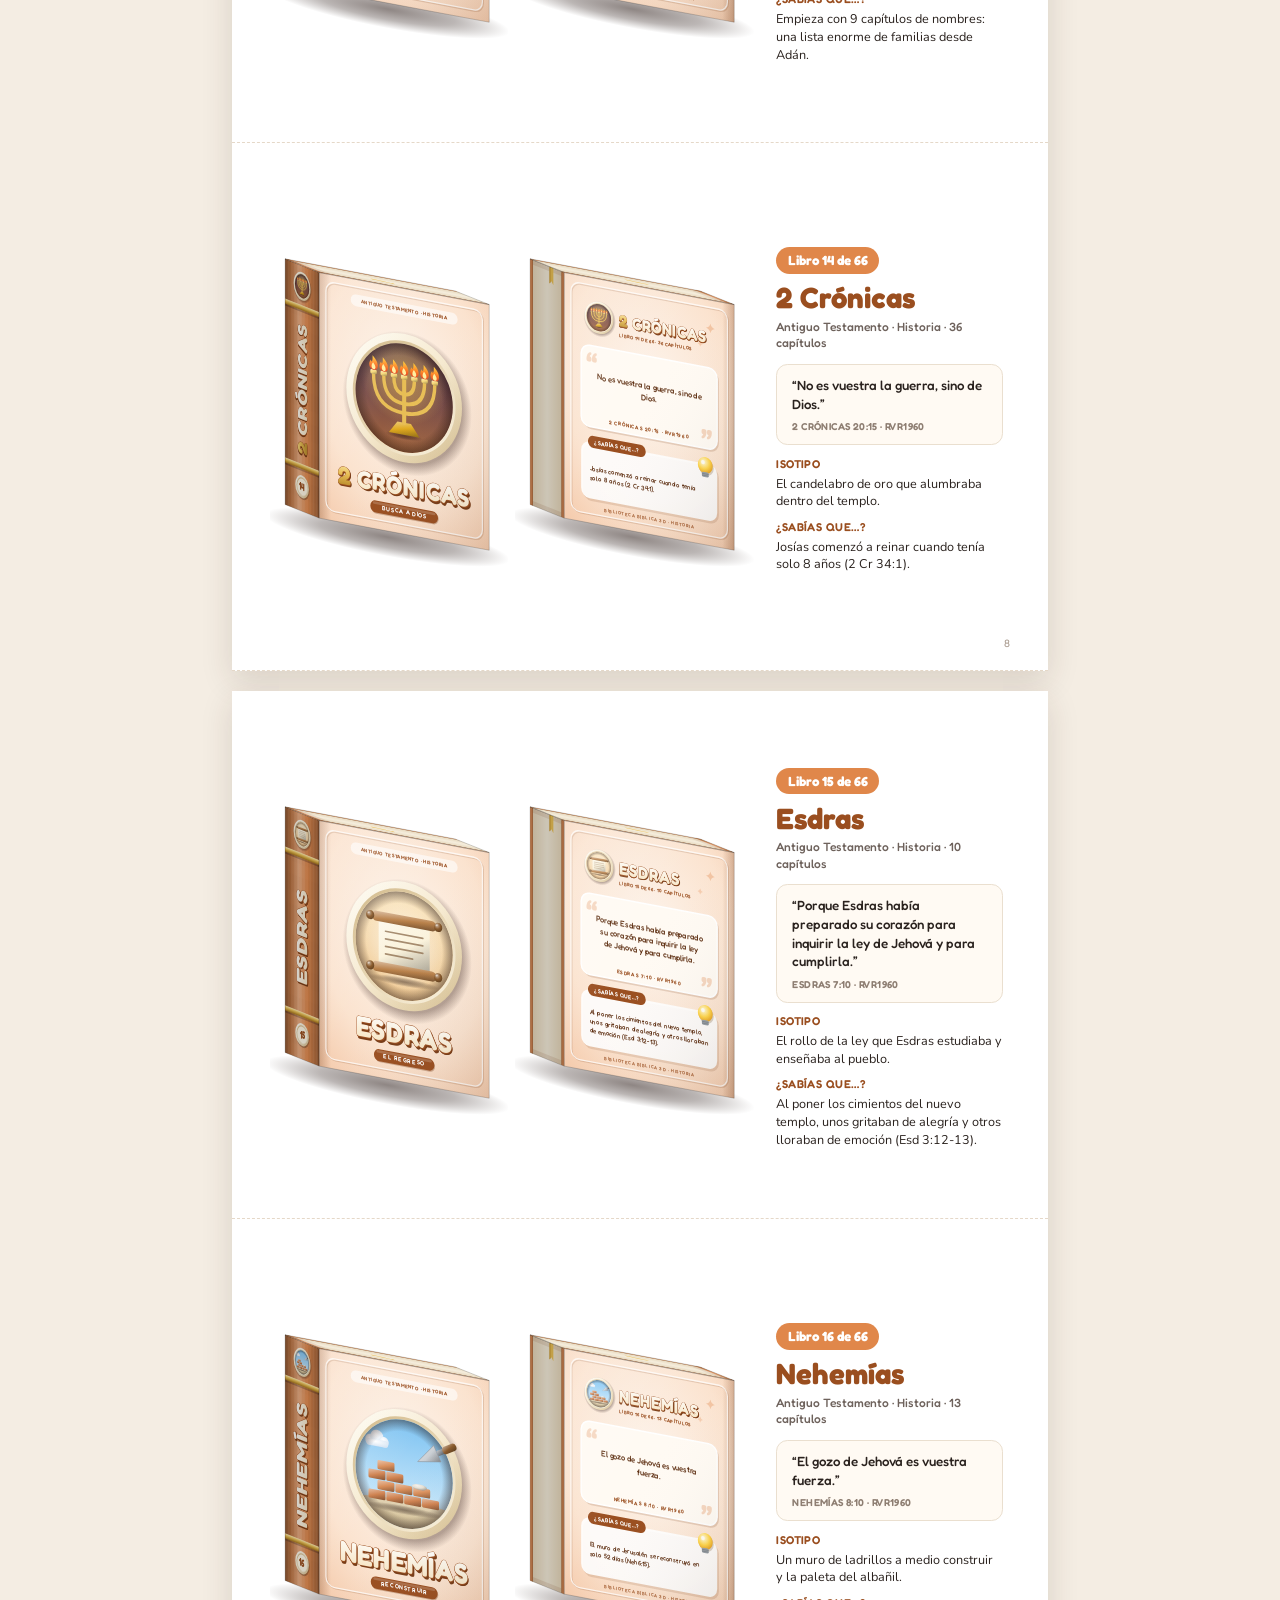
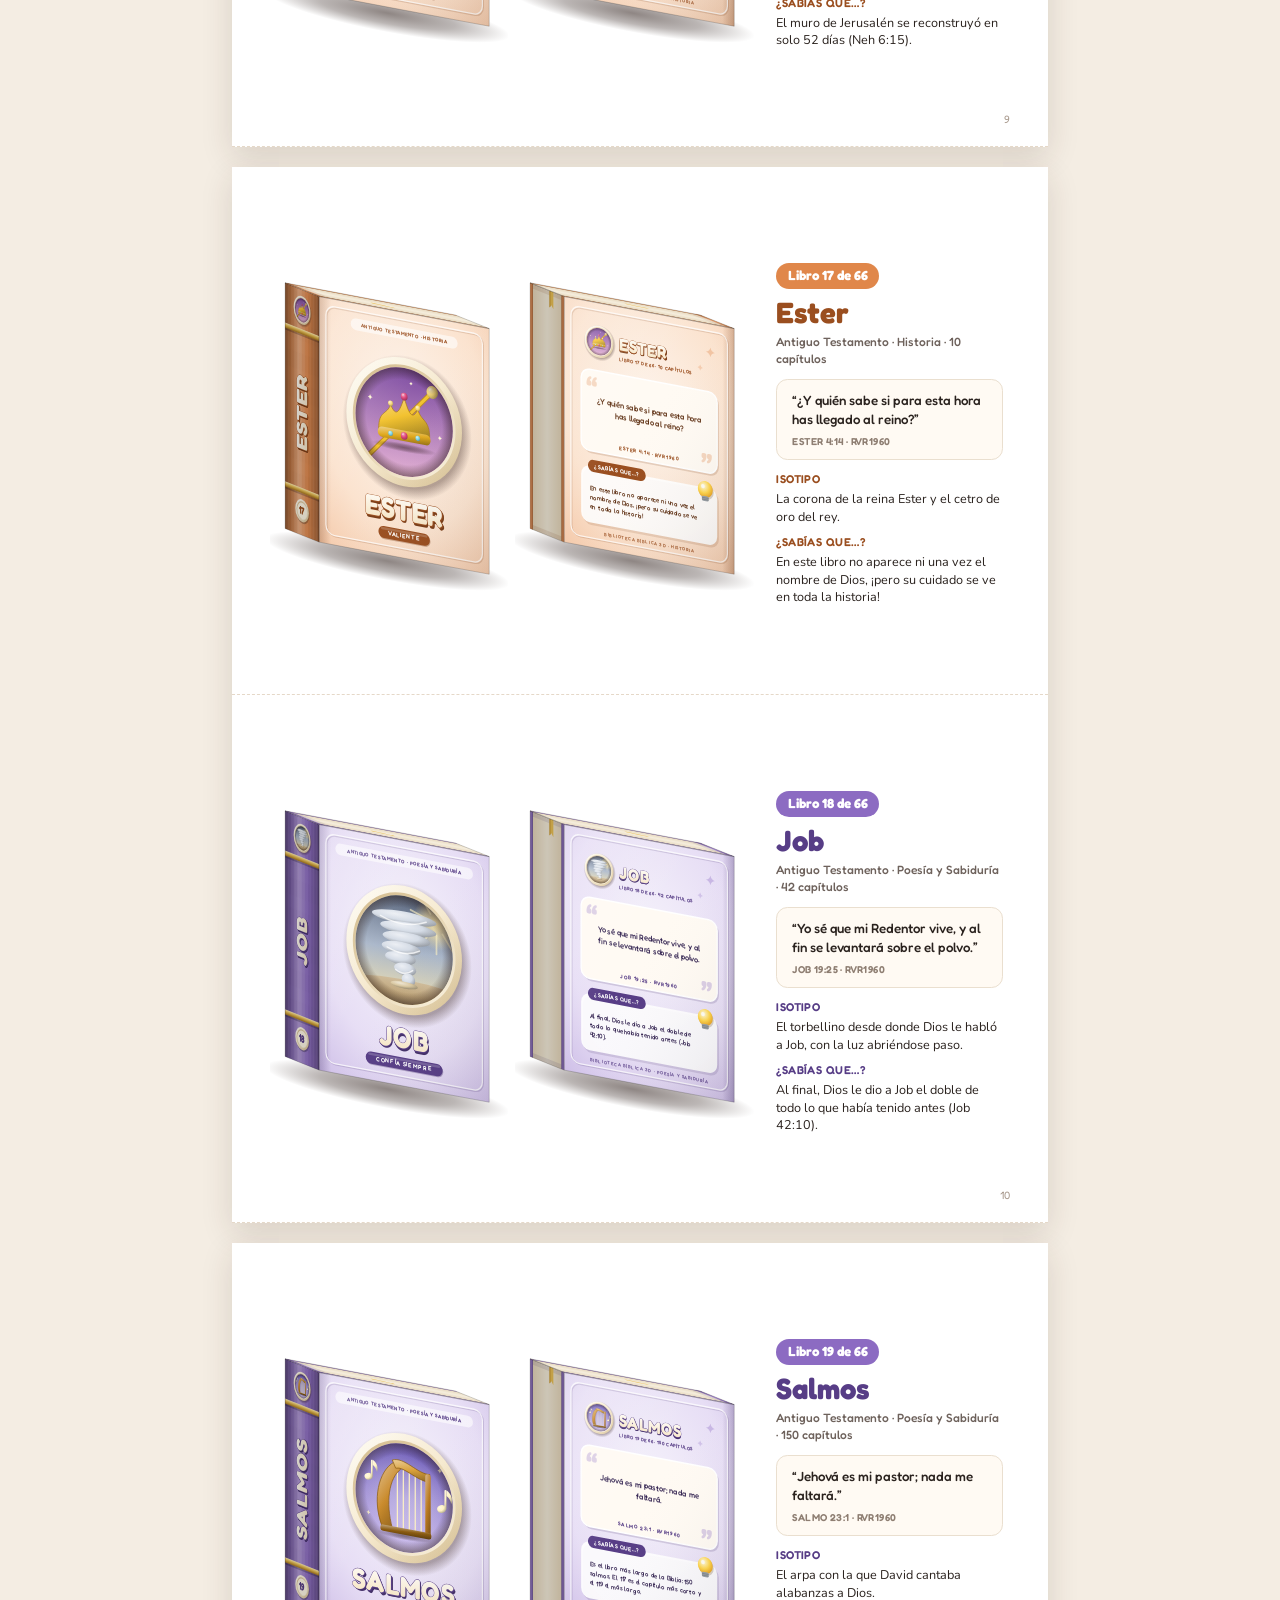
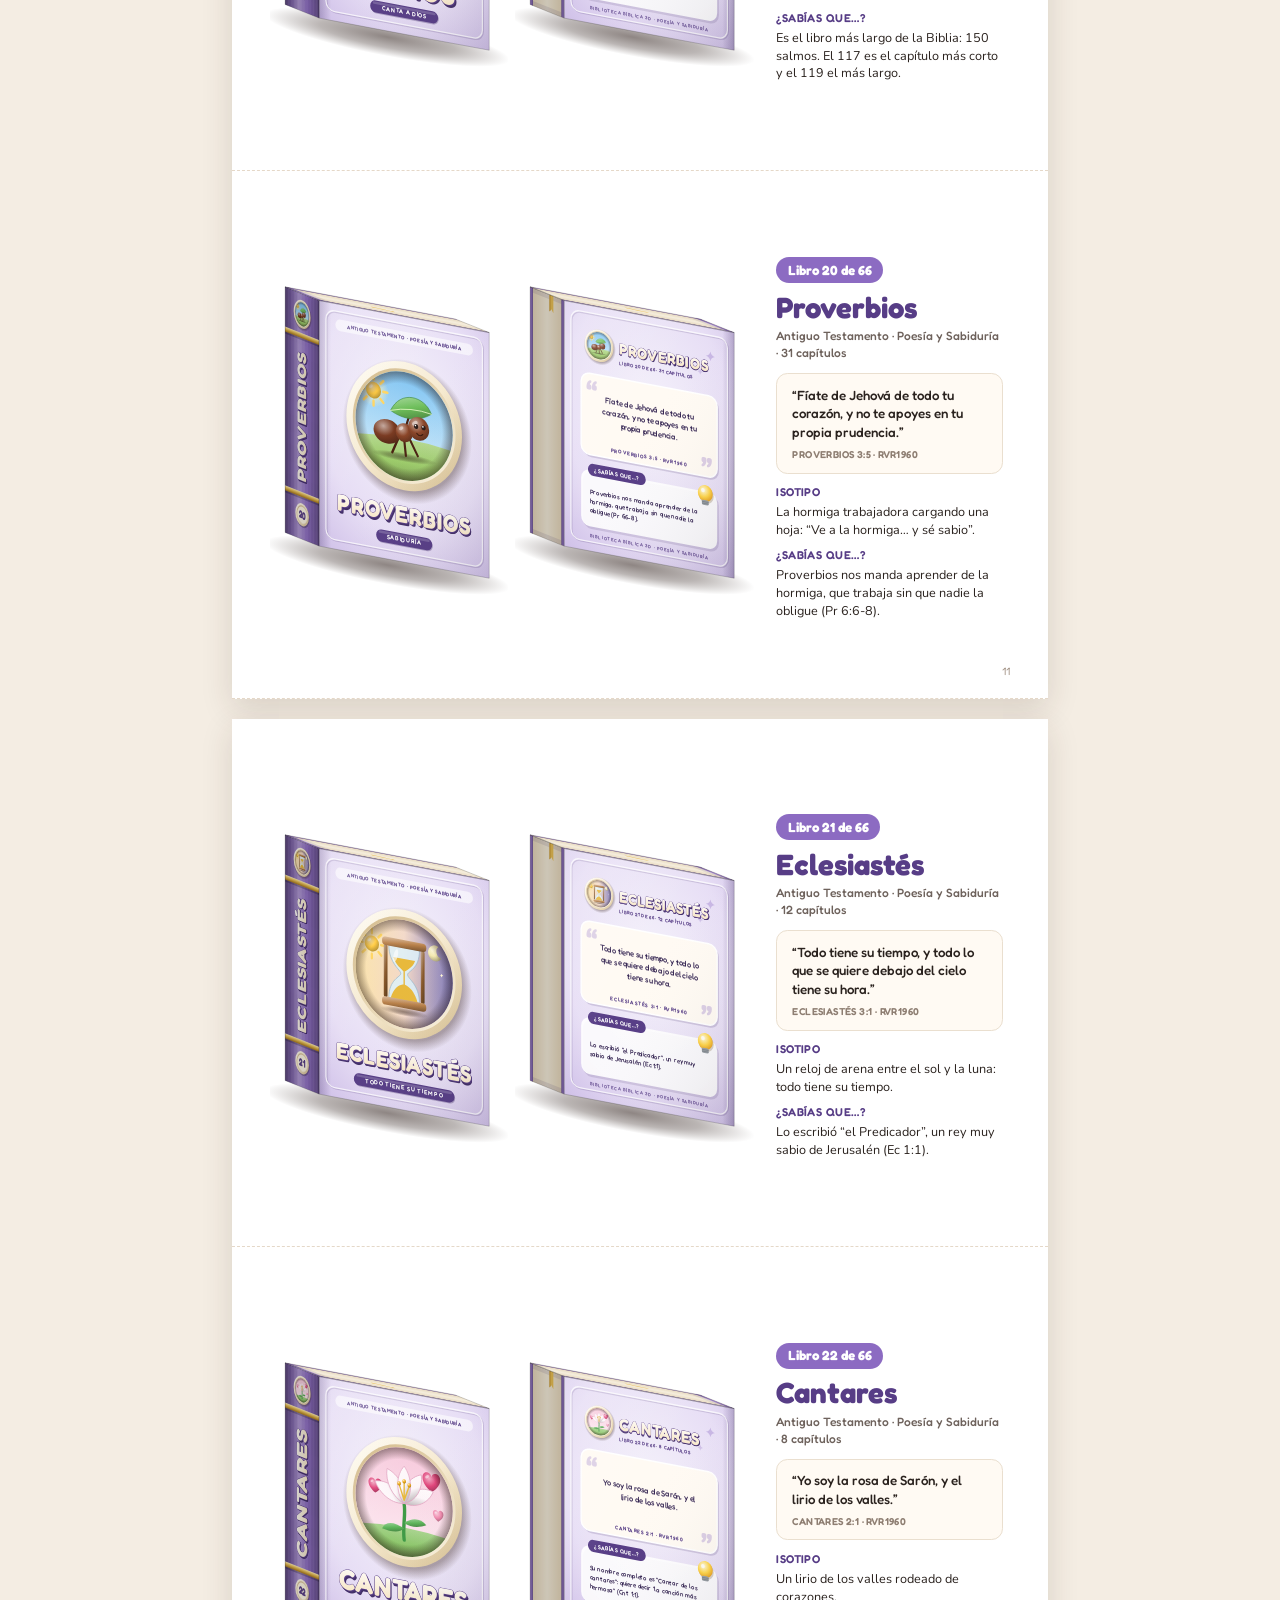
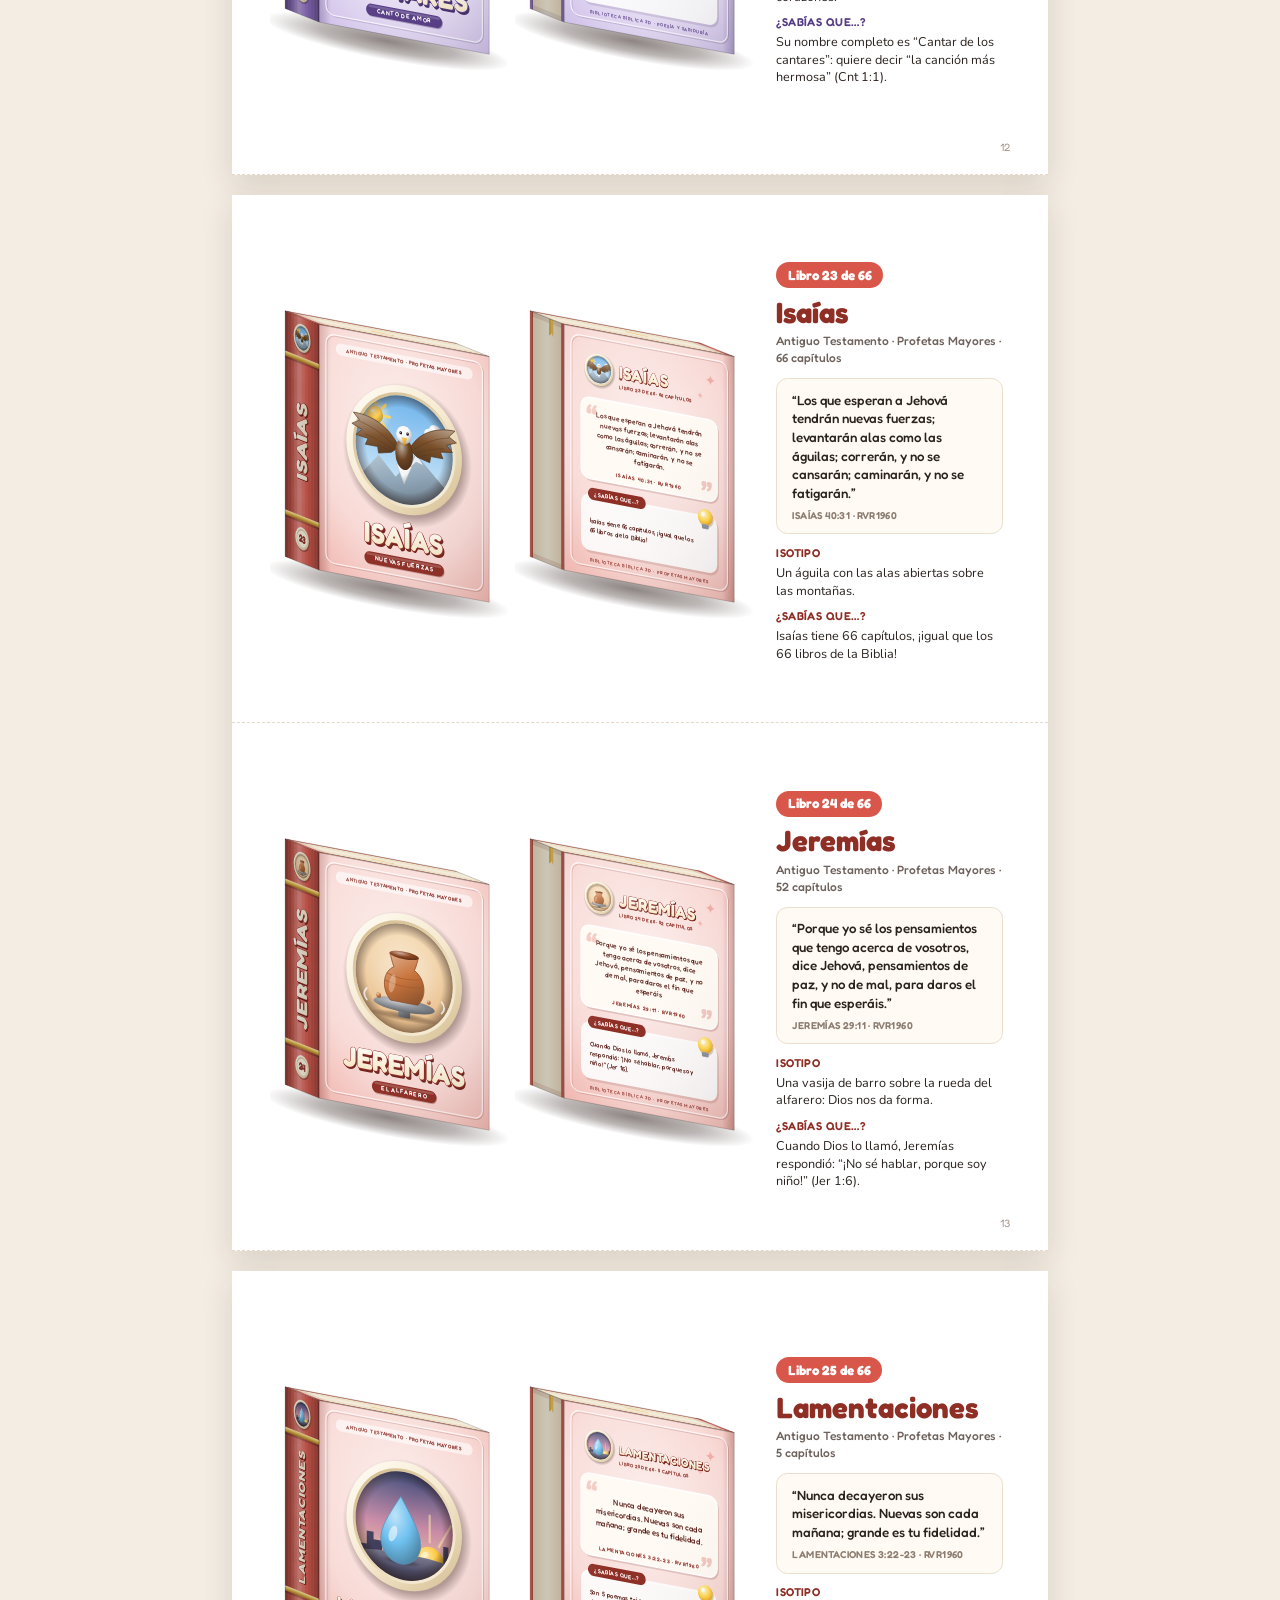
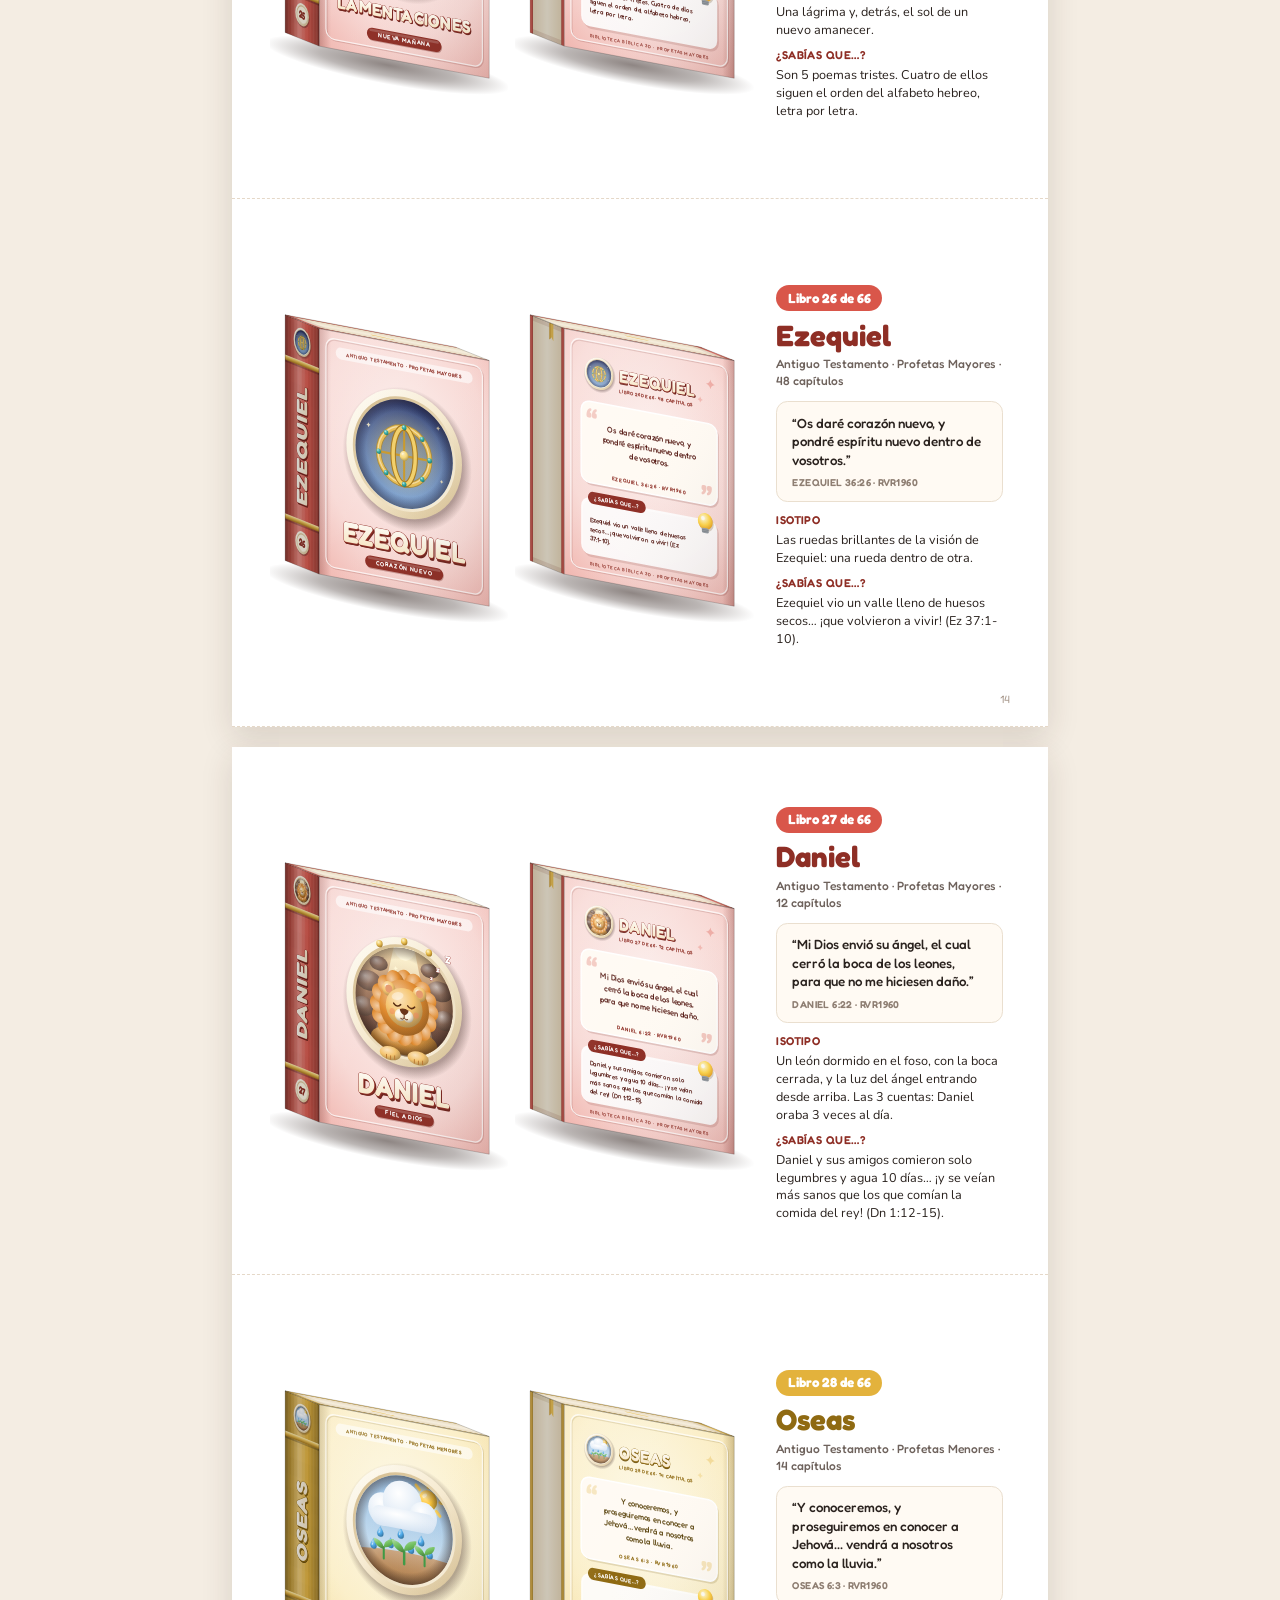
==== commit 91b954ce: "Adapta todo el sitio para celular - Menú en una sola fila que se desliza de lado en pantallas chicas" ====
--- a/catalogo.html
+++ b/catalogo.html
@@ -8,7 +8,7 @@
 <link rel="icon" href="img/icono.svg" type="image/svg+xml">
 <link rel="preconnect" href="https://fonts.googleapis.com"><link rel="preconnect" href="https://fonts.gstatic.com" crossorigin>
 <link href="https://fonts.googleapis.com/css2?family=Fredoka:wght@400;500;600;700&family=Nunito:wght@400;600;700&display=swap" rel="stylesheet">
-<link rel="stylesheet" href="css/estilos.css">
+<link rel="stylesheet" href="css/estilos.css?v=2">
 <script>/* pide la letra de inmediato (también para generar PDF) */
 if (document.fonts) ['500', '600', '700'].forEach(w => document.fonts.load(w + ' 16px Fredoka'));</script>
 </head>
@@ -16,7 +16,7 @@
 <header class="top no-print"><div class="wrap">
   <a class="logo" href="index.html"><span class="lb"><i style="background:#4FA36B"></i><i style="background:#D9564A"></i><i style="background:#3E8ED0"></i></span>Biblioteca Bíblica 3D</a>
   <nav class="nav"><a href="index.html">Biblioteca</a><a href="imprimir.html">Imprimir</a><a href="sopas.html">Sopas de letras</a><a href="loteria.html">Lotería</a><a href="catalogo.html" class="on">Catálogo 3D</a><a href="index.html#armar">Cómo armar</a></nav>
-  <button class="btn sm" onclick="window.print()">🖨️ Imprimir / guardar PDF</button>
+  <button class="btn sm" onclick="window.print()">🖨️ Imprimir</button>
 </div></header>
 <main id="paginas"></main>
 
@@ -53,7 +53,12 @@
         </div></article>`;
     }).join('') + `<span class="folio">${i / 2 + 2}</span></section>`;
   }
-  document.getElementById('paginas').innerHTML = html;
+  const cont = document.getElementById('paginas');
+  cont.innerHTML = html;
+  // en celular, las páginas carta se reducen para caber en la pantalla (al imprimir vuelven a tamaño real)
+  // se usa el ancho de la pantalla del teléfono, porque el navegador agranda la ventana si algo no cabe
+  const ajustar = () => { const w = Math.min(innerWidth, screen.width || innerWidth); const k = (w - 16) / 816.4; cont.style.zoom = k < 1 ? k.toFixed(3) : ''; };
+  addEventListener('resize', ajustar); ajustar();
   document.documentElement.dataset.listo = '1';
 })();
 </script>
--- a/css/estilos.css
+++ b/css/estilos.css
@@ -131,12 +131,42 @@
   .hero .wrap,.visor{grid-template-columns:1fr}
   .escena{min-height:440px}
   .lomo-btn{width:30px; height:130px}
+  /* menú en una sola fila que se desliza de lado */
+  .top .wrap{min-height:0; padding-top:8px; gap:4px}
+  .nav{margin:0 -16px; padding:0 12px 8px; width:calc(100% + 32px); flex-wrap:nowrap; overflow-x:auto; scrollbar-width:none; -webkit-overflow-scrolling:touch}
+  .nav::-webkit-scrollbar{display:none}
+  .nav a{white-space:nowrap; padding:6px 11px; font-size:.95rem; background:#F6EEE2}
+  .nav a.on{background:var(--ink); color:#fff}
+  .nav{order:3}
+  .top .btn{margin-left:auto; padding:6px 12px; font-size:.85rem}
 }
+@media (max-width:560px){
+  .hero{padding:24px 0 10px}
+  .hero .libros3d{order:-1; max-width:330px; margin:0 auto}
+  .card{padding:16px}
+  .seccion{padding:24px 0}
+  .btn{white-space:normal; text-align:center; justify-content:center}
+  .hero .acciones .btn,.panel-imp .btn{width:100%}
+  .escena{min-height:400px}
+  .libro{transform-origin:center; scale:.86}
+  .info h1{font-size:1.9rem}
+  .navlibros .btn{font-size:.85rem; padding:7px 10px}
+  .repisa{padding:8px 8px 0}
+  .fila{gap:3px 1px}
+  .lomo-btn{width:27px; height:117px}
+  .lomo-btn:hover,.lomo-btn:focus-visible{transform:translateY(-6px)}
+  .barra .buscar{max-width:none}
+  .hojas{gap:14px; padding:14px 0 40px}
+  table{font-size:.88rem}
+}
+select{max-width:100%}
+.escena{touch-action:pan-y}
 @page{size:letter portrait; margin:0}
 @media print{
   body{background:#fff}
   .no-print,.top,.pie{display:none !important}
   .pagina{margin:0; box-shadow:none; page-break-after:always; break-after:page}
+  #paginas{zoom:1 !important}
   .hojas{display:block; padding:0}
   .hojas svg.hoja{width:215.9mm; height:279.4mm; box-shadow:none; page-break-after:always; break-after:page}
   *{-webkit-print-color-adjust:exact; print-color-adjust:exact}
